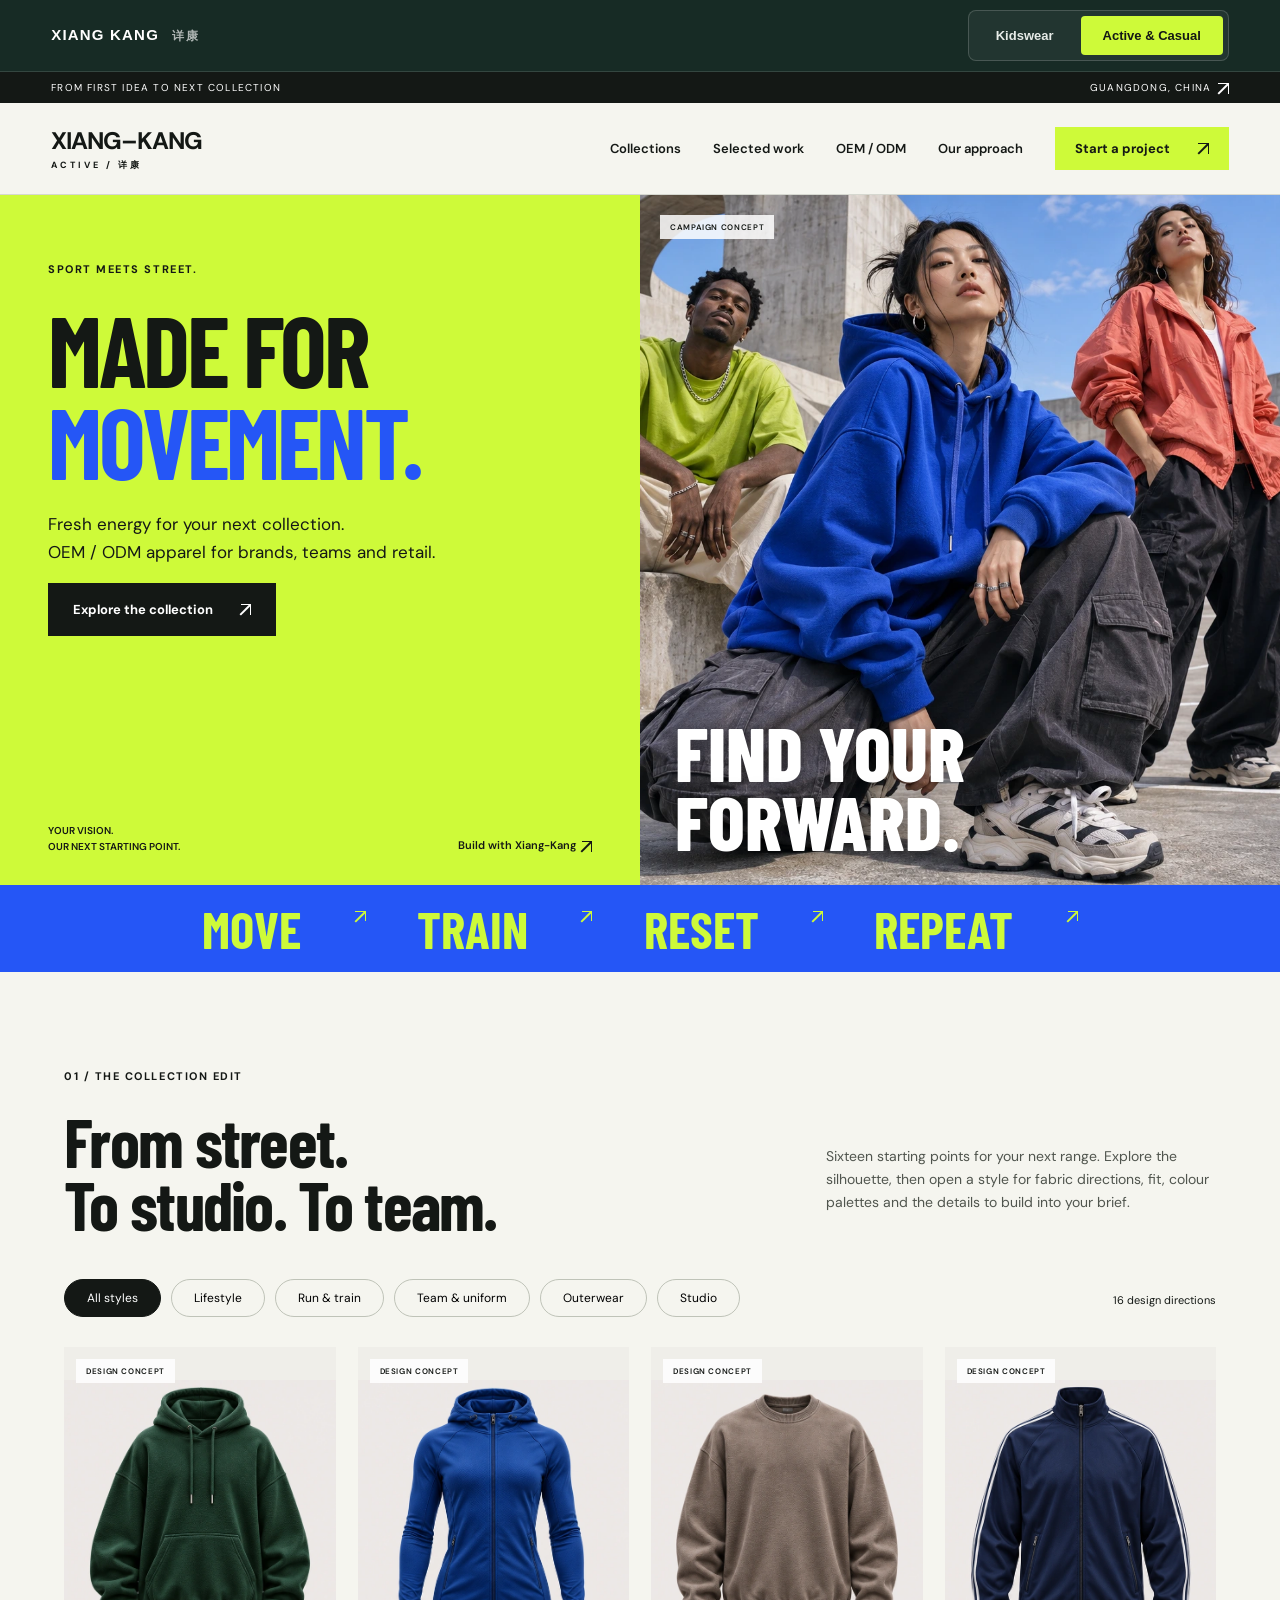
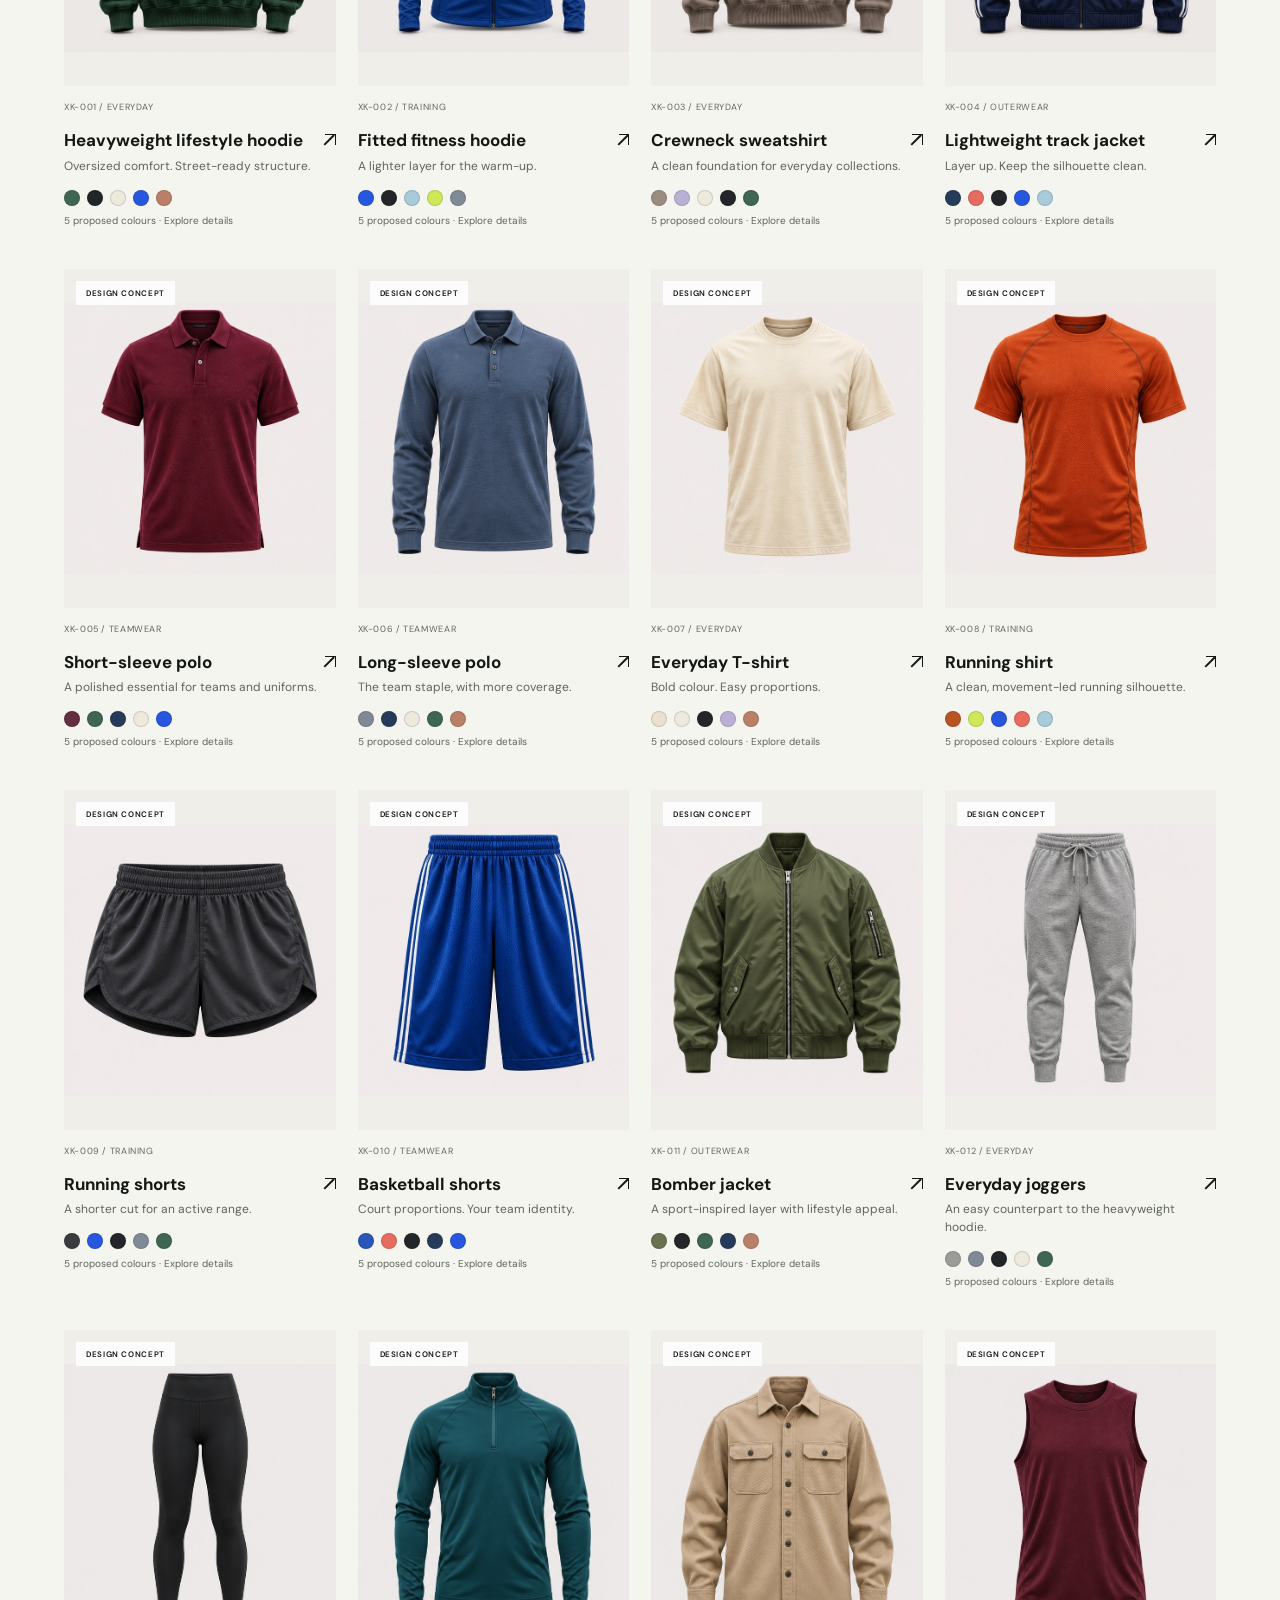
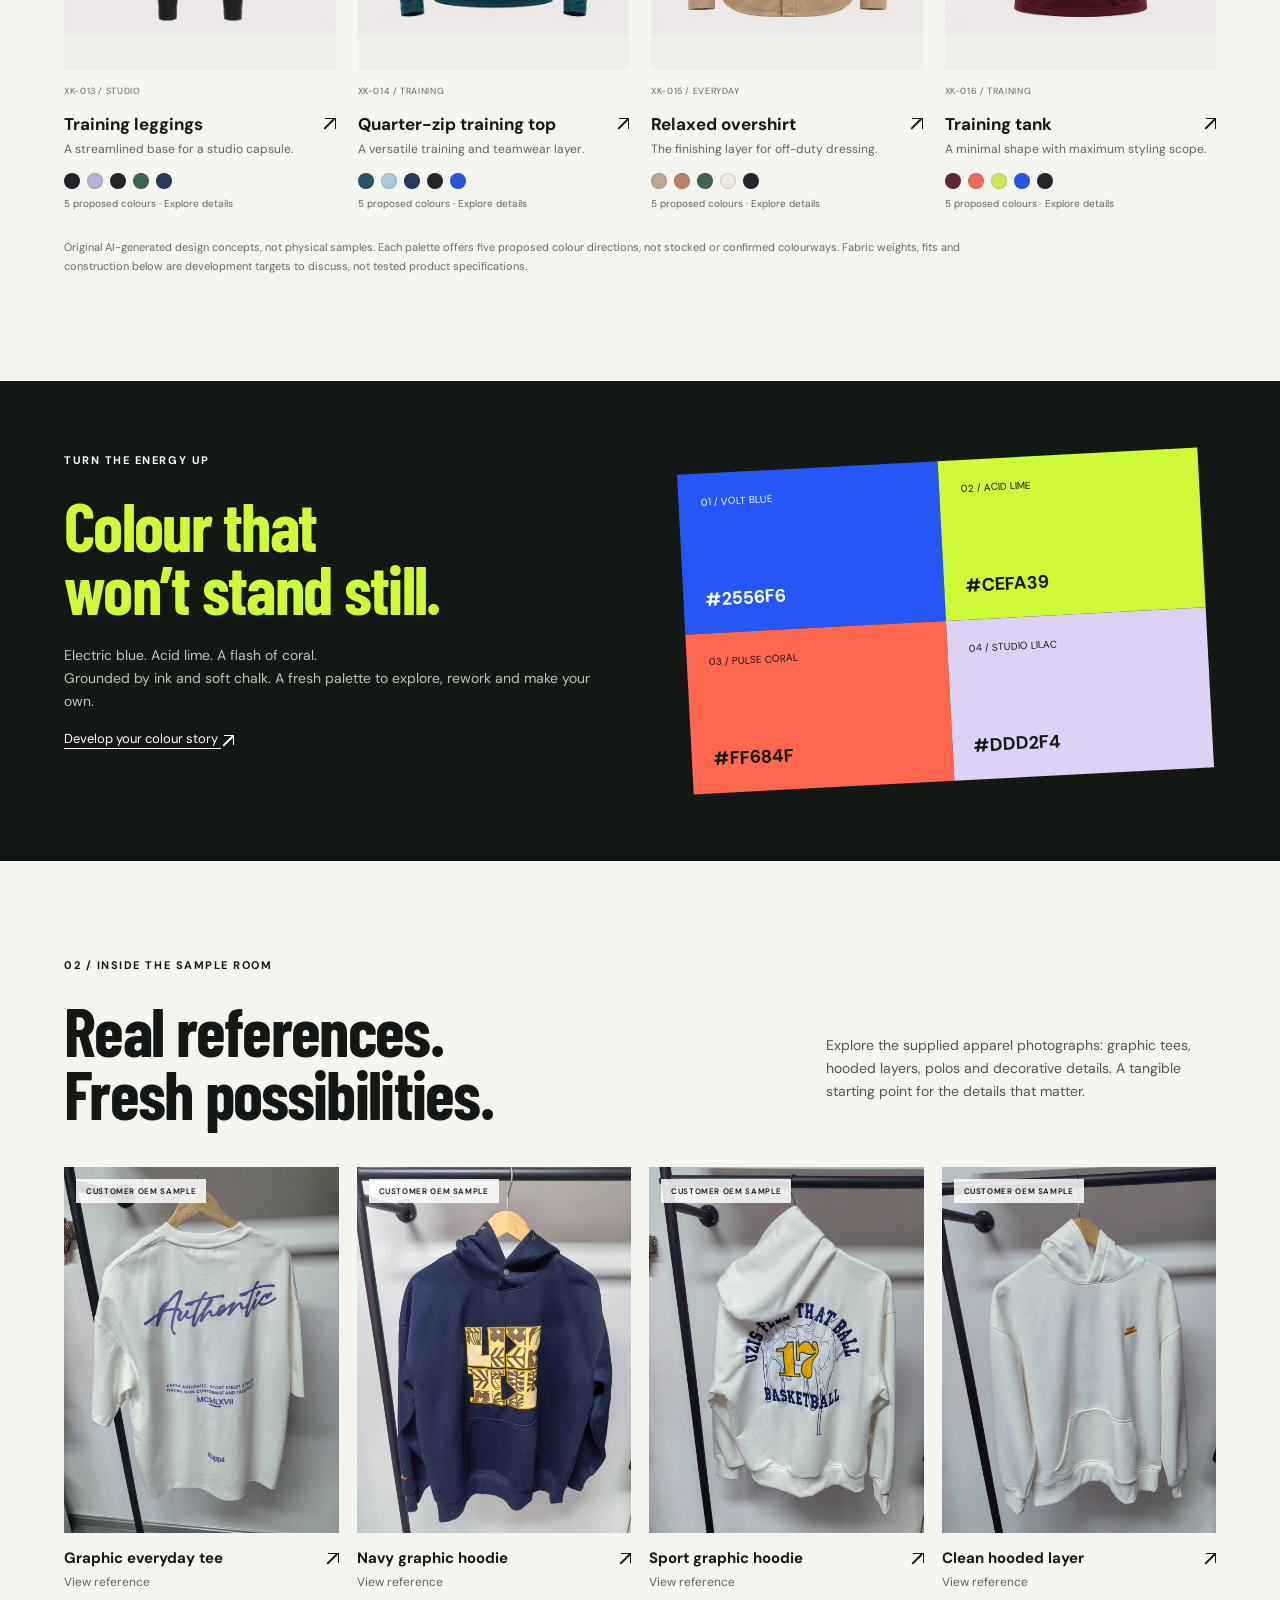
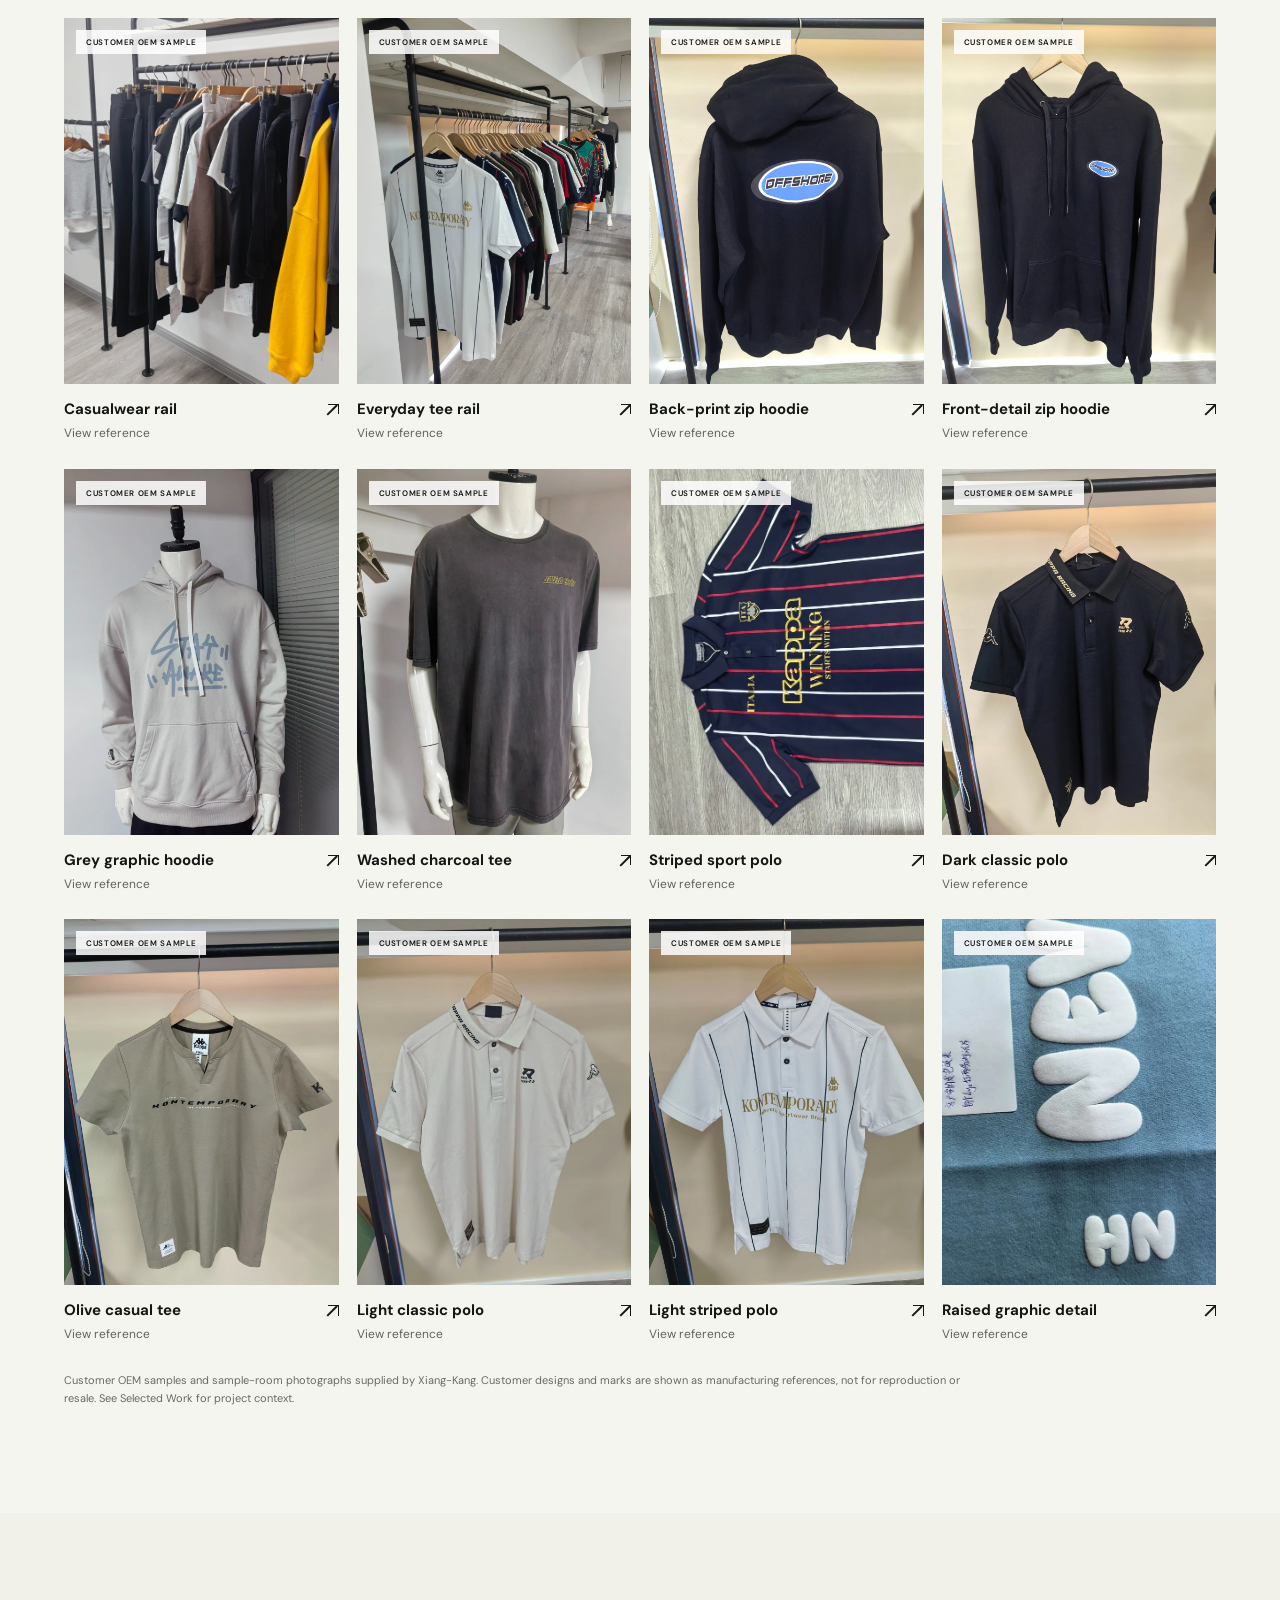
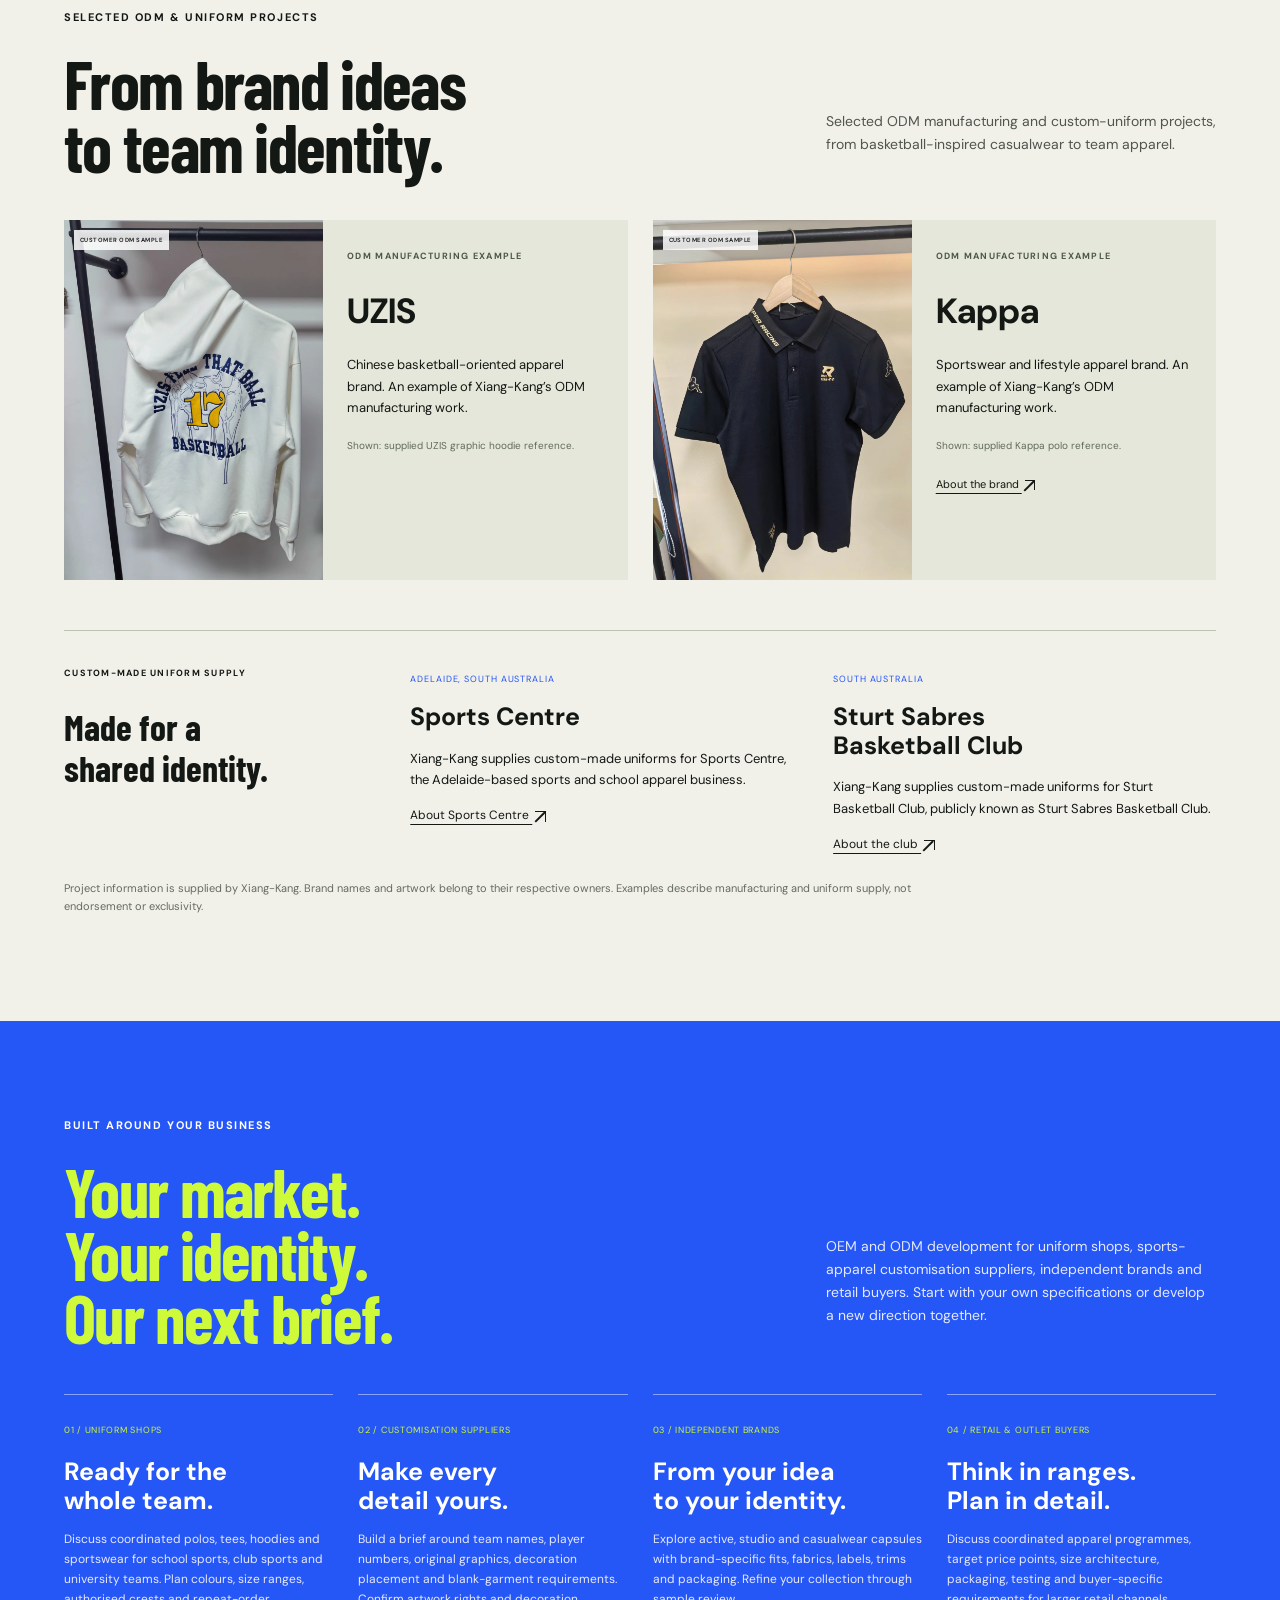
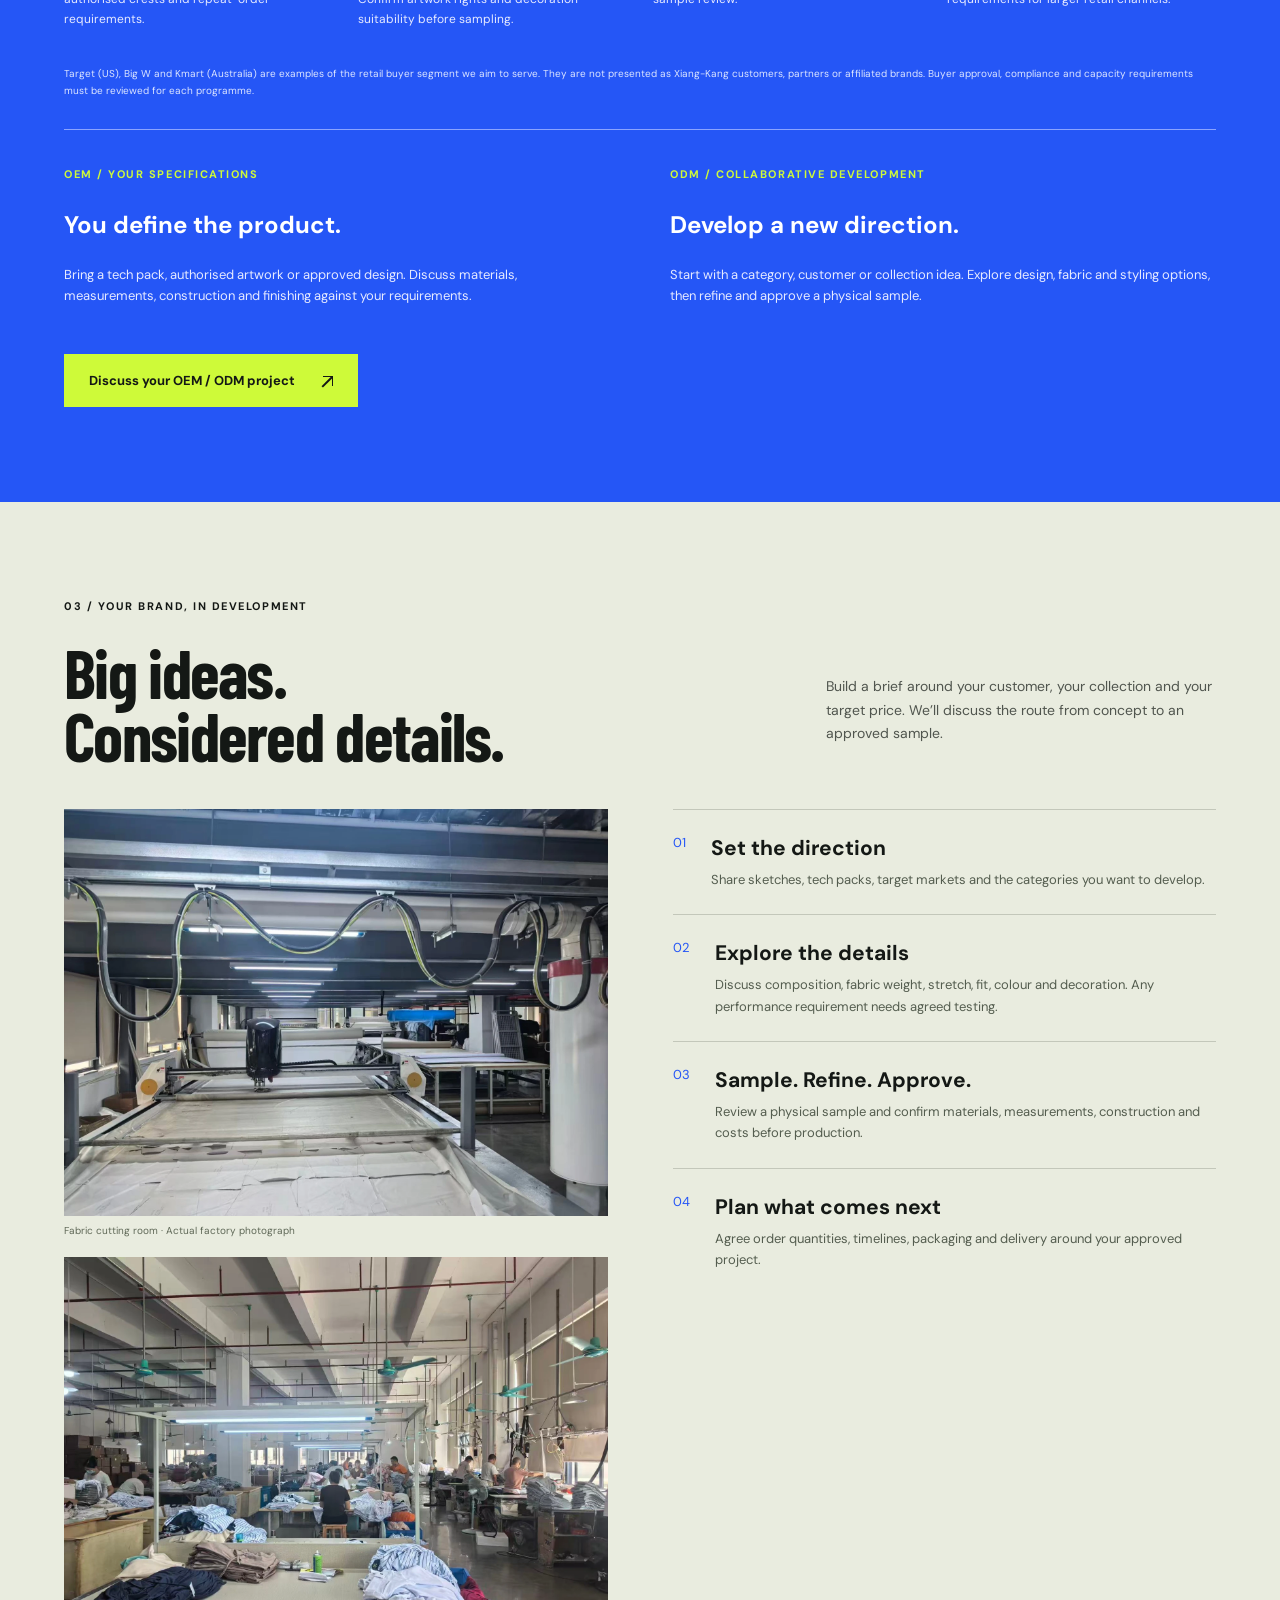
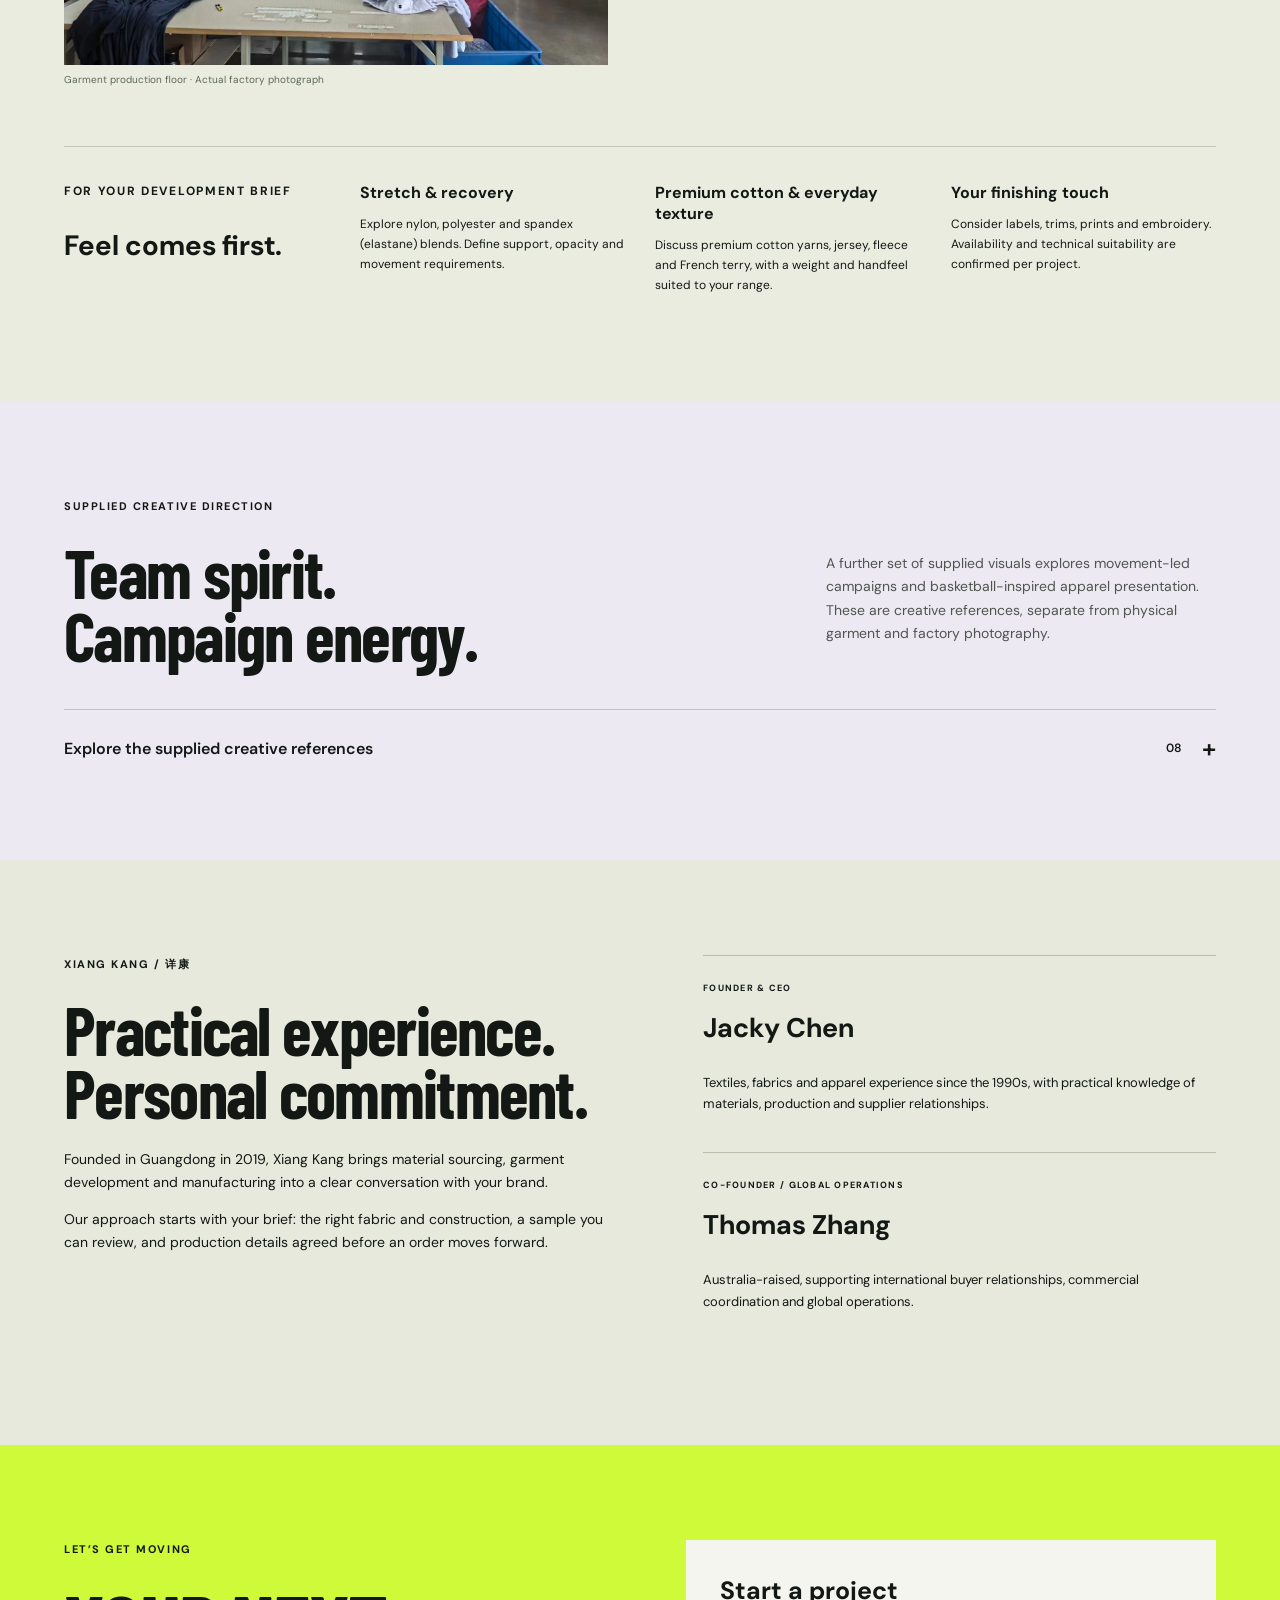
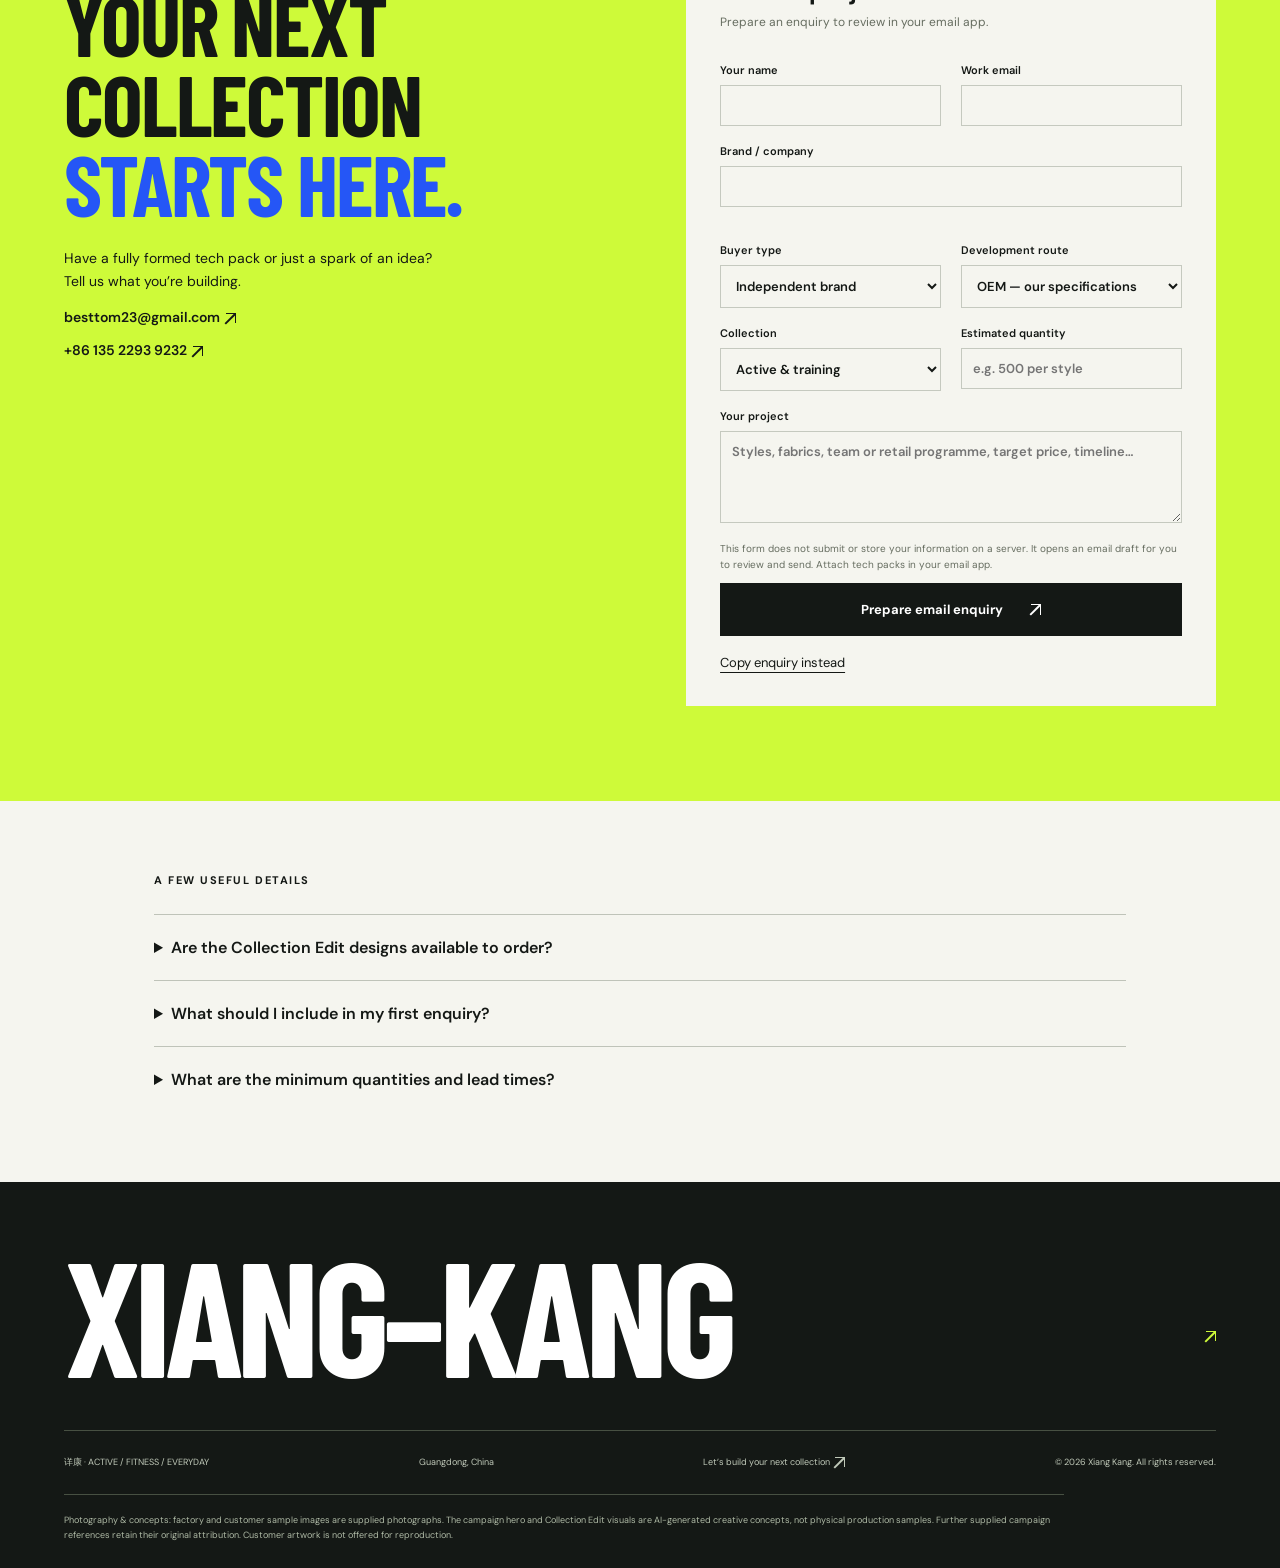
==== active/index.html @ 946e9561 "Build integrated apparel review website with distinct kids and active ranges" ====
<!doctype html><html lang="en"><head><meta charset="utf-8"><meta name="viewport" content="width=device-width,initial-scale=1"><title>Xiang Kang Active | OEM & ODM Activewear, Teamwear & Casualwear</title><meta name="description" content="Xiang Kang OEM and ODM activewear, teamwear and casualwear development in Guangdong. Custom uniforms, customer samples and apparel sourcing for brands and buyers in Australia, New Zealand and beyond."><meta name="robots" content="index,follow"><meta name="theme-color" content="#cefa39"><link rel="stylesheet" href="assets/style.css"><script src="assets/catalog.js" defer></script><script src="assets/site.js" defer></script><link rel="stylesheet" href="../shared.css"></head><body class="xk-range"><div class="xk-switch" aria-label="Choose your business range"><a class="xk-home" href="../" aria-label="Xiang Kang apparel home">XIANG KANG <span lang="zh">详康</span></a><div class="xk-choices"><a class="xk-choice xk-kids" href="../kids/" >Kidswear</a><a class="xk-choice xk-active" href="../active/" aria-current="true">Active & Casual</a></div></div><a class="skip" href="#main">Skip to content</a><div class="topline">FROM FIRST IDEA TO NEXT COLLECTION <span>GUANGDONG, CHINA <span class="arrow" aria-hidden="true">↗</span></span></div><header><a href="#" class="logo">XIANG–KANG<span>ACTIVE / 详康</span></a><nav id="nav"><a href="#collections">Collections</a><a href="#selected-work">Selected work</a><a href="#buyers">OEM / ODM</a><a href="#process">Our approach</a><a href="#enquiry" class="button small">Start a project <span class="arrow" aria-hidden="true">↗</span></a></nav><button id="menu" aria-controls="nav" aria-expanded="false">Menu +</button></header><main id="main"><section class="hero"><div class="hero-copy"><p class="eyebrow">SPORT MEETS STREET.</p><h1>MADE FOR<br><em>MOVEMENT.</em></h1><p class="intro">Fresh energy for your next collection.<br>OEM / ODM apparel for brands, teams and retail.</p><a class="button dark" href="#collections">Explore the collection <span class="arrow" aria-hidden="true">↗</span></a><div class="hero-bottom"><span>YOUR VISION.<br>OUR NEXT STARTING POINT.</span><a href="#enquiry">Build with Xiang-Kang <span><span class="arrow" aria-hidden="true">↗</span></span></a></div></div><div class="hero-photo"><img src="assets/hero.webp" alt="AI-generated street-fashion campaign with adult models in oversized layers, relaxed trousers and sneakers"><span class="image-label">CAMPAIGN CONCEPT</span><div class="hero-caption">FIND YOUR<br>FORWARD.</div></div></section><div class="ticker" aria-label="Move train reset repeat"><span>MOVE</span> <span class="arrow" aria-hidden="true">↗</span> <span>TRAIN</span> <span class="arrow" aria-hidden="true">↗</span> <span>RESET</span> <span class="arrow" aria-hidden="true">↗</span> <span>REPEAT</span> <span class="arrow" aria-hidden="true">↗</span></div><section class="section catalogue-section" id="collections"><div class="section-heading"><div><p class="eyebrow">01 / THE COLLECTION EDIT</p><h2>From street.<br>To studio. To team.</h2></div><p>Sixteen starting points for your next range. Explore the silhouette, then open a style for fabric directions, fit, colour palettes and the details to build into your brief.</p></div><div class="catalogue-toolbar"><div class="filters" role="group" aria-label="Filter collection"><button class="selected" data-filter="all" aria-pressed="true">All styles</button><button data-filter="everyday" aria-pressed="false">Lifestyle</button><button data-filter="training" aria-pressed="false">Run & train</button><button data-filter="teamwear" aria-pressed="false">Team & uniform</button><button data-filter="outerwear" aria-pressed="false">Outerwear</button><button data-filter="studio" aria-pressed="false">Studio</button></div><p id="catalogue-count" aria-live="polite">16 design directions</p></div><div id="concepts" class="products catalogue-grid"></div><p class="note">Original AI-generated design concepts, not physical samples. Each palette offers five proposed colour directions, not stocked or confirmed colourways. Fabric weights, fits and construction below are development targets to discuss, not tested product specifications.</p></section><section class="color-story"><div><p class="eyebrow">TURN THE ENERGY UP</p><h2>Colour that<br>won’t stand still.</h2><p>Electric blue. Acid lime. A flash of coral.<br>Grounded by ink and soft chalk. A fresh palette to explore, rework and make your own.</p><a class="text-link" href="#enquiry">Develop your colour story <span class="arrow" aria-hidden="true">↗</span></a></div><div class="swatches"><div style="--color:#2556f6"><span>01 / VOLT BLUE</span><strong>#2556F6</strong></div><div style="--color:#cefa39"><span>02 / ACID LIME</span><strong>#CEFA39</strong></div><div style="--color:#ff684f"><span>03 / PULSE CORAL</span><strong>#FF684F</strong></div><div style="--color:#ddd2f4"><span>04 / STUDIO LILAC</span><strong>#DDD2F4</strong></div></div></section><section class="section" id="samples"><div class="section-heading"><div><p class="eyebrow">02 / INSIDE THE SAMPLE ROOM</p><h2>Real references.<br>Fresh possibilities.</h2></div><p>Explore the supplied apparel photographs: graphic tees, hooded layers, polos and decorative details. A tangible starting point for the details that matter.</p></div><div class="samples" id="sample-grid"></div><p class="note">Customer OEM samples and sample-room photographs supplied by Xiang-Kang. Customer designs and marks are shown as manufacturing references, not for reproduction or resale. See Selected Work for project context.</p></section><section class="section selected-work" id="selected-work"><div class="section-heading"><div><p class="eyebrow">SELECTED ODM & UNIFORM PROJECTS</p><h2>From brand ideas<br>to team identity.</h2></div><p>Selected ODM manufacturing and custom-uniform projects, from basketball-inspired casualwear to team apparel.</p></div><div class="work-grid"><article><div class="work-photo"><img src="assets/reference-3.webp" alt="Supplied UZIS basketball graphic hoodie reference" loading="lazy"><span class="image-label">CUSTOMER ODM SAMPLE</span></div><div class="work-copy"><p class="eyebrow">ODM MANUFACTURING EXAMPLE</p><h3>UZIS</h3><p>Chinese basketball-oriented apparel brand. An example of Xiang-Kang’s ODM manufacturing work.</p><span class="work-caption">Shown: supplied UZIS graphic hoodie reference.</span></div></article><article><div class="work-photo"><img src="assets/reference-12.webp" alt="Supplied Kappa dark polo reference with embroidered details" loading="lazy"><span class="image-label">CUSTOMER ODM SAMPLE</span></div><div class="work-copy"><p class="eyebrow">ODM MANUFACTURING EXAMPLE</p><h3>Kappa</h3><p>Sportswear and lifestyle apparel brand. An example of Xiang-Kang’s ODM manufacturing work.</p><span class="work-caption">Shown: supplied Kappa polo reference.</span><a class="text-link" href="https://www.kappa.com/pages/about" target="_blank" rel="noopener noreferrer">About the brand <span class="arrow" aria-hidden="true">↗</span></a></div></article></div><div class="uniform-work"><div><p class="eyebrow">CUSTOM-MADE UNIFORM SUPPLY</p><h3>Made for a<br>shared identity.</h3></div><article><span class="work-location">ADELAIDE, SOUTH AUSTRALIA</span><h3>Sports Centre</h3><p>Xiang-Kang supplies custom-made uniforms for Sports Centre, the Adelaide-based sports and school apparel business.</p><a class="text-link" href="https://sportscentre.com.au/about/" target="_blank" rel="noopener noreferrer">About Sports Centre <span class="arrow" aria-hidden="true">↗</span></a></article><article><span class="work-location">SOUTH AUSTRALIA</span><h3>Sturt Sabres<br>Basketball Club</h3><p>Xiang-Kang supplies custom-made uniforms for Sturt Basketball Club, publicly known as Sturt Sabres Basketball Club.</p><a class="text-link" href="https://www.sturtsabres.com.au/" target="_blank" rel="noopener noreferrer">About the club <span class="arrow" aria-hidden="true">↗</span></a></article></div><p class="note">Project information is supplied by Xiang-Kang. Brand names and artwork belong to their respective owners. Examples describe manufacturing and uniform supply, not endorsement or exclusivity.</p></section><section class="section buyer-section" id="buyers"><div class="section-heading"><div><p class="eyebrow">BUILT AROUND YOUR BUSINESS</p><h2>Your market.<br>Your identity.<br>Our next brief.</h2></div><p>OEM and ODM development for uniform shops, sports-apparel customisation suppliers, independent brands and retail buyers. Start with your own specifications or develop a new direction together.</p></div><div class="buyer-grid"><article><span>01 / UNIFORM SHOPS</span><h3>Ready for the<br>whole team.</h3><p>Discuss coordinated polos, tees, hoodies and sportswear for school sports, club sports and university teams. Plan colours, size ranges, authorised crests and repeat-order requirements.</p></article><article><span>02 / CUSTOMISATION SUPPLIERS</span><h3>Make every<br>detail yours.</h3><p>Build a brief around team names, player numbers, original graphics, decoration placement and blank-garment requirements. Confirm artwork rights and decoration suitability before sampling.</p></article><article><span>03 / INDEPENDENT BRANDS</span><h3>From your idea<br>to your identity.</h3><p>Explore active, studio and casualwear capsules with brand-specific fits, fabrics, labels, trims and packaging. Refine your collection through sample review.</p></article><article><span>04 / RETAIL & OUTLET BUYERS</span><h3>Think in ranges.<br>Plan in detail.</h3><p>Discuss coordinated apparel programmes, target price points, size architecture, packaging, testing and buyer-specific requirements for larger retail channels.</p></article></div><p class="buyer-disclaimer">Target (US), Big W and Kmart (Australia) are examples of the retail buyer segment we aim to serve. They are not presented as Xiang-Kang customers, partners or affiliated brands. Buyer approval, compliance and capacity requirements must be reviewed for each programme.</p><div class="service-pair"><article><p class="eyebrow">OEM / YOUR SPECIFICATIONS</p><h3>You define the product.</h3><p>Bring a tech pack, authorised artwork or approved design. Discuss materials, measurements, construction and finishing against your requirements.</p></article><article><p class="eyebrow">ODM / COLLABORATIVE DEVELOPMENT</p><h3>Develop a new direction.</h3><p>Start with a category, customer or collection idea. Explore design, fabric and styling options, then refine and approve a physical sample.</p></article></div><a class="button" href="#enquiry">Discuss your OEM / ODM project <span class="arrow" aria-hidden="true">↗</span></a></section><section id="process" class="process section"><div class="section-heading"><div><p class="eyebrow">03 / YOUR BRAND, IN DEVELOPMENT</p><h2>Big ideas.<br>Considered details.</h2></div><p>Build a brief around your customer, your collection and your target price. We’ll discuss the route from concept to an approved sample.</p></div><div class="process-layout"><div class="factory-pair"><figure><img src="assets/factory-real-1.webp" alt="Xiang-Kang fabric cutting room with cutting equipment and fabric tables, as photographed" loading="lazy"><figcaption>Fabric cutting room · Actual factory photograph</figcaption></figure><figure><img src="assets/factory-real-2.webp" alt="Xiang-Kang garment production floor with workers, sewing stations and apparel in progress, as photographed" loading="lazy"><figcaption>Garment production floor · Actual factory photograph</figcaption></figure></div><div class="steps"><article><span>01</span><div><h3>Set the direction</h3><p>Share sketches, tech packs, target markets and the categories you want to develop.</p></div></article><article><span>02</span><div><h3>Explore the details</h3><p>Discuss composition, fabric weight, stretch, fit, colour and decoration. Any performance requirement needs agreed testing.</p></div></article><article><span>03</span><div><h3>Sample. Refine. Approve.</h3><p>Review a physical sample and confirm materials, measurements, construction and costs before production.</p></div></article><article><span>04</span><div><h3>Plan what comes next</h3><p>Agree order quantities, timelines, packaging and delivery around your approved project.</p></div></article></div></div><div class="material-grid"><div><p class="eyebrow">FOR YOUR DEVELOPMENT BRIEF</p><h3>Feel comes first.</h3></div><article><h4>Stretch & recovery</h4><p>Explore nylon, polyester and spandex (elastane) blends. Define support, opacity and movement requirements.</p></article><article><h4>Premium cotton & everyday texture</h4><p>Discuss premium cotton yarns, jersey, fleece and French terry, with a weight and handfeel suited to your range.</p></article><article><h4>Your finishing touch</h4><p>Consider labels, trims, prints and embroidery. Availability and technical suitability are confirmed per project.</p></article></div></section><section class="section creative-section" id="creative"><div class="section-heading"><div><p class="eyebrow">SUPPLIED CREATIVE DIRECTION</p><h2>Team spirit.<br>Campaign energy.</h2></div><p>A further set of supplied visuals explores movement-led campaigns and basketball-inspired apparel presentation. These are creative references, separate from physical garment and factory photography.</p></div><details><summary>Explore the supplied creative references <span>08</span></summary><div class="creative-grid"><figure><div class="creative-image"><img src="assets/creative-reference-1.webp" alt="Sports campaign reference 1; supplied creative reference, not Xiang-Kang production evidence" loading="lazy"><span class="image-label">SUPPLIED AI CAMPAIGN REFERENCE</span></div><figcaption>Sports campaign reference 1</figcaption></figure><figure><div class="creative-image"><img src="assets/creative-reference-2.webp" alt="Sports campaign reference 2; supplied creative reference, not Xiang-Kang production evidence" loading="lazy"><span class="image-label">SUPPLIED AI CAMPAIGN REFERENCE</span></div><figcaption>Sports campaign reference 2</figcaption></figure><figure><div class="creative-image"><img src="assets/creative-reference-3.webp" alt="Sports campaign reference 3; supplied creative reference, not Xiang-Kang production evidence" loading="lazy"><span class="image-label">SUPPLIED AI CAMPAIGN REFERENCE</span></div><figcaption>Sports campaign reference 3</figcaption></figure><figure><div class="creative-image"><img src="assets/creative-reference-4.webp" alt="Sports campaign reference 4; supplied creative reference, not Xiang-Kang production evidence" loading="lazy"><span class="image-label">SUPPLIED AI CAMPAIGN REFERENCE</span></div><figcaption>Sports campaign reference 4</figcaption></figure><figure><div class="creative-image"><img src="assets/creative-reference-5.webp" alt="Sports campaign reference 5; supplied creative reference, not Xiang-Kang production evidence" loading="lazy"><span class="image-label">SUPPLIED AI CAMPAIGN REFERENCE</span></div><figcaption>Sports campaign reference 5</figcaption></figure><figure><div class="creative-image"><img src="assets/creative-reference-6.webp" alt="Sports campaign reference 6; supplied creative reference, not Xiang-Kang production evidence" loading="lazy"><span class="image-label">SUPPLIED AI CAMPAIGN REFERENCE</span></div><figcaption>Sports campaign reference 6</figcaption></figure><figure><div class="creative-image"><img src="assets/creative-reference-7.webp" alt="Basketball tee mockup / front; supplied creative reference, not Xiang-Kang production evidence" loading="lazy"><span class="image-label">SUPPLIED DESIGN MOCKUP</span></div><figcaption>Basketball tee mockup / front</figcaption></figure><figure><div class="creative-image"><img src="assets/creative-reference-8.webp" alt="Basketball tee mockup / back; supplied creative reference, not Xiang-Kang production evidence" loading="lazy"><span class="image-label">SUPPLIED DESIGN MOCKUP</span></div><figcaption>Basketball tee mockup / back</figcaption></figure></div><p class="note">The six campaign references are visibly marked AI / Midjourney in the supplied artwork. The two tee images are supplied design mockups. Visible marks and artwork remain with their respective owners; no partnership, customer relationship, production claim or permission to reproduce them is implied. These images do not verify fabric composition or performance.</p></details></section><section class="section about-company" id="about"><div><p class="eyebrow">XIANG KANG / 详康</p><h2>Practical experience.<br>Personal commitment.</h2><p>Founded in Guangdong in 2019, Xiang Kang brings material sourcing, garment development and manufacturing into a clear conversation with your brand.</p><p>Our approach starts with your brief: the right fabric and construction, a sample you can review, and production details agreed before an order moves forward.</p></div><div class="founders"><article><p class="eyebrow">FOUNDER & CEO</p><h3>Jacky Chen</h3><p>Textiles, fabrics and apparel experience since the 1990s, with practical knowledge of materials, production and supplier relationships.</p></article><article><p class="eyebrow">CO-FOUNDER / GLOBAL OPERATIONS</p><h3>Thomas Zhang</h3><p>Australia-raised, supporting international buyer relationships, commercial coordination and global operations.</p></article></div></section><section class="section enquiry" id="enquiry"><div><p class="eyebrow">LET’S GET MOVING</p><h2>YOUR NEXT<br>COLLECTION<br><em>STARTS HERE.</em></h2><p>Have a fully formed tech pack or just a spark of an idea? Tell us what you’re building.</p><a href="mailto:besttom23@gmail.com">besttom23@gmail.com <span class="arrow" aria-hidden="true">↗</span></a><a href="tel:+8613522939232">+86 135 2293 9232 <span class="arrow" aria-hidden="true">↗</span></a></div><form id="brief"><h3>Start a project</h3><p>Prepare an enquiry to review in your email app.</p><div class="fields"><label>Your name<input required name="name" autocomplete="name" maxlength="120"></label><label>Work email<input required name="email" type="email" autocomplete="email" maxlength="200"></label></div><label>Brand / company<input required name="company" autocomplete="organization" maxlength="200"></label><div class="fields"><label>Buyer type<select name="buyer"><option>Independent brand</option><option>Uniform shop</option><option>Sports customisation supplier</option><option>School / club / university team</option><option>Retail / outlet buyer</option><option>Other</option></select></label><label>Development route<select name="route"><option>OEM — our specifications</option><option>ODM — develop a direction</option><option>Help me decide</option></select></label></div><div class="fields"><label>Collection<select name="category"><option>Active & training</option><option>Studio & fitness</option><option>Casual & everyday</option><option>School / club / university sportswear</option><option>Polos & uniforms</option><option>Multiple categories</option></select></label><label>Estimated quantity<input name="quantity" placeholder="e.g. 500 per style" maxlength="100"></label></div><label>Your project<textarea required name="details" rows="4" placeholder="Styles, fabrics, team or retail programme, target price, timeline…" maxlength="3000"></textarea></label><p class="privacy">This form does not submit or store your information on a server. It opens an email draft for you to review and send. Attach tech packs in your email app.</p><button class="button dark" type="submit">Prepare email enquiry <span class="arrow" aria-hidden="true">↗</span></button><p id="form-status" role="status"></p><button type="button" id="copy" class="text-link">Copy enquiry instead</button></form></section><section class="faq section"><p class="eyebrow">A FEW USEFUL DETAILS</p><details><summary>Are the Collection Edit designs available to order?</summary><p>They are original AI-generated concepts for discussion. A physical sample, specification, pricing and feasibility review are required before any order.</p></details><details><summary>What should I include in my first enquiry?</summary><p>Your product categories, references or tech pack, preferred materials, quantity, target price and desired timeline. It is fine to start with an early idea.</p></details><details><summary>What are the minimum quantities and lead times?</summary><p>Quantities and timelines depend on the style, materials, customisation and order plan. Ask for a project-specific quote and schedule.</p></details></section></main><footer><div class="footer-logo">XIANG–KANG <span><span class="arrow" aria-hidden="true">↗</span></span></div><div class="footer-bottom"><span>详康 · ACTIVE / FITNESS / EVERYDAY</span><span>Guangdong, China</span><a href="#enquiry">Let’s build your next collection <span class="arrow" aria-hidden="true">↗</span></a><span>© 2026 Xiang Kang. All rights reserved.</span></div><div class="media-note">Photography & concepts: factory and customer sample images are supplied photographs. The campaign hero and Collection Edit visuals are AI-generated creative concepts, not physical production samples. Further supplied campaign references retain their original attribution. Customer artwork is not offered for reproduction.</div></footer><dialog id="detail" aria-labelledby="detail-title"><button class="close" aria-label="Close detail">×</button><div class="dialog-layout"><img id="detail-image" src="assets/concept-1.webp" alt=""><div><p id="detail-kind" class="eyebrow"></p><h2 id="detail-title"></h2><p id="detail-text"></p><div id="catalogue-details"></div><p id="detail-note" class="note"></p><button class="button dark" id="discuss">Discuss this direction <span class="arrow" aria-hidden="true">↗</span></button></div></div></dialog></body></html>
---- active/assets/style.css ----
@import url('https://fonts.googleapis.com/css2?family=Barlow+Condensed:wght@600;700;800&family=DM+Sans:wght@400;500;600;700&display=swap');
:root{--ink:#141815;--lime:#cefa39;--blue:#2556f6;--paper:#f5f5ef}*{box-sizing:border-box}html{scroll-behavior:smooth;scroll-padding-top:100px}body{margin:0;background:var(--paper);color:var(--ink);font-family:'DM Sans',Arial,sans-serif}button,input,textarea,select{font:inherit}a{color:inherit;text-decoration:none}button,a{-webkit-tap-highlight-color:transparent}button{cursor:pointer}button:focus-visible,a:focus-visible,input:focus-visible,textarea:focus-visible,select:focus-visible,summary:focus-visible{outline:3px solid var(--blue);outline-offset:5px}img{max-width:100%;display:block}h1,h2,h3,p{margin-top:0}h1,h2{font-family:'Barlow Condensed','Arial Narrow',Impact,sans-serif;line-height:.93;letter-spacing:-.025em}h2{font-size:clamp(46px,5.3vw,82px);font-weight:700;margin-bottom:24px}p{line-height:1.65}em{font-style:normal}section{scroll-margin-top:90px}.topline{padding:9px 4%;background:var(--ink);color:#fff;font-size:10px;letter-spacing:.12em;display:flex;justify-content:space-between}header{background:var(--paper);padding:22px 4%;display:flex;justify-content:space-between;align-items:center;position:sticky;top:0;z-index:20;border-bottom:1px solid #d6d8d0}.logo{font-size:24px;font-weight:700;letter-spacing:-1px}.logo span{font-size:9px;display:block;letter-spacing:3px;margin-top:3px}nav{display:flex;gap:32px;align-items:center;font-size:13px;font-weight:600}.button{border:0;background:var(--lime);padding:18px 25px;display:inline-flex;align-items:center;justify-content:center;gap:25px;font-size:13px;font-weight:700}.button:hover{background:var(--blue);color:#fff}.button.dark{background:var(--ink);color:#fff}.button.dark:hover{background:var(--blue)}.button.small{padding:13px 20px}#menu{display:none}.eyebrow{font-size:11px;font-weight:700;letter-spacing:.14em;margin-bottom:25px}.hero{display:grid;grid-template-columns:1fr 1fr;min-height:690px}.hero-copy{padding:65px 7.5% 30px;background:var(--lime);display:flex;align-items:flex-start;flex-direction:column}.hero h1{font-size:clamp(64px,7.7vw,116px);margin:0 0 25px;letter-spacing:-.035em}.hero h1 em{color:var(--blue)}.intro{font-size:17px;line-height:1.6}.hero-bottom{display:flex;justify-content:space-between;width:100%;margin-top:auto;padding-top:50px;font-size:10px;font-weight:600;line-height:1.6}.hero-bottom a{align-self:end;font-size:11px}.hero-photo{position:relative;overflow:hidden;background:#bcc6e3}.hero-photo img{width:100%;height:100%;position:absolute;object-fit:cover;object-position:60% center}.image-label{position:absolute;top:20px;left:20px;padding:7px 10px;background:#ffffffd9;font-size:8px;font-weight:600;letter-spacing:.08em;z-index:1}.hero-caption{position:absolute;bottom:30px;left:35px;color:#fff;font:800 clamp(50px,6vw,90px)/.9 'Barlow Condensed',Impact,sans-serif;text-shadow:0 2px 20px #0008}.ticker{background:var(--blue);color:var(--lime);display:flex;gap:4vw;justify-content:center;padding:18px 20px;font:700 clamp(25px,4vw,55px)/1 'Barlow Condensed',Impact,sans-serif;overflow:hidden;white-space:nowrap}.section{padding:95px 5%}.section-heading{display:flex;justify-content:space-between;align-items:end;gap:50px;margin-bottom:42px}.section-heading>p{max-width:390px;font-size:14px;margin-bottom:22px;color:#50554e}.section-heading h2{margin-bottom:0}.filters{display:flex;gap:10px;margin-bottom:30px;flex-wrap:wrap}.filters button{border:1px solid #bfc3b8;border-radius:30px;padding:10px 22px;background:transparent;font-size:12px}.filters button.selected{background:var(--ink);color:#fff;border-color:var(--ink)}.filters span{opacity:.6;margin-left:6px}.products{display:grid;grid-template-columns:repeat(3,1fr);gap:35px 22px}.product{border:0;background:none;text-align:left;padding:0;width:100%;color:inherit}.product-media{aspect-ratio:4/5;position:relative;overflow:hidden;background:#e7e8e2}.product-media img{width:100%;height:100%;object-fit:cover;transition:transform .4s}.product:hover img{transform:scale(1.035)}.product-media .image-label{font-size:8px;top:12px;left:12px}.product h3{font-size:18px;margin:15px 0 5px;display:flex;justify-content:space-between}.product p{font-size:12px;color:#5e655b;margin-bottom:0}.note{font-size:11px;color:#656c60;max-width:900px;margin-top:26px}.color-story{display:grid;grid-template-columns:1fr 1fr;background:var(--ink);color:#fff;padding:70px 5%;gap:70px}.color-story h2{color:var(--lime)}.color-story p:not(.eyebrow){color:#bdc4b7;font-size:14px}.text-link{border:0;background:none;color:inherit;padding:0;text-decoration:underline;text-underline-offset:5px;font-size:13px;cursor:pointer}.swatches{display:grid;grid-template-columns:1fr 1fr;transform:rotate(-3deg);margin:10px 10px}.swatches>div{background:var(--color);color:var(--ink);min-height:160px;padding:22px;display:flex;flex-direction:column;justify-content:space-between;font-size:10px}.swatches>div:first-child{color:white}.swatches strong{font-size:18px}.samples{display:grid;grid-template-columns:repeat(4,1fr);gap:25px 18px}.samples .product-media{aspect-ratio:3/4}.samples .product h3{font-size:15px}.samples .product-media img{object-fit:cover}.process{background:#e9ecdf}.process-layout{display:grid;grid-template-columns:1fr 1fr;gap:65px;align-items:center}.process-layout>img{width:100%;height:520px;object-fit:cover}.steps article{display:flex;gap:25px;padding:24px 0;border-top:1px solid #c3c7ba}.steps article>span{color:var(--blue);font-size:13px}.steps h3{font-size:21px;margin-bottom:7px}.steps p{font-size:13px;margin:0;color:#545d4f}.material-grid{display:grid;grid-template-columns:repeat(4,1fr);gap:30px;border-top:1px solid #c3c7ba;margin-top:60px;padding-top:35px}.material-grid p{font-size:12px}.material-grid h3{font-size:28px}.material-grid h4{margin:0 0 12px}.enquiry{background:var(--lime);display:grid;grid-template-columns:1fr 1fr;gap:8%}.enquiry h2{font-size:clamp(55px,6.7vw,100px)}.enquiry h2 em{color:var(--blue)}.enquiry>div>p:not(.eyebrow){max-width:370px;font-size:14px}.enquiry>div>a{display:block;font-weight:600;font-size:14px;margin:15px 0}form{padding:34px;background:var(--paper)}form h3{font-size:25px;margin-bottom:6px}form>p{font-size:12px;color:#666d60}label{font-size:11px;font-weight:600;display:block;margin:18px 0}input,textarea,select{width:100%;display:block;border:1px solid #c5c9bf;background:transparent;padding:11px;margin-top:8px;border-radius:0;color:var(--ink);font-size:13px}.fields{display:grid;grid-template-columns:1fr 1fr;gap:20px}.fields label{margin-bottom:0}.privacy{font-size:10px!important;line-height:1.6}form .button{width:100%}#form-status{font-size:12px;color:var(--blue);margin-top:15px}.faq{max-width:1100px;margin:auto;padding-top:70px;padding-bottom:70px}details{border-top:1px solid #bfc3b9;padding:22px 0}summary{cursor:pointer;font-size:16px;font-weight:600}details p{font-size:13px;max-width:700px;margin:20px 0 0}footer{background:var(--ink);color:#fff;padding:50px 5% 25px}.footer-logo{font-family:'Barlow Condensed',Impact,sans-serif;font-size:clamp(55px,12.7vw,200px);font-weight:700;line-height:1;letter-spacing:-.04em;display:flex;justify-content:space-between}.footer-logo span{color:var(--lime)}.footer-bottom{border-top:1px solid #475042;margin-top:35px;padding-top:25px;display:flex;justify-content:space-between;gap:20px;font-size:9px;color:#c0c9b9}dialog{border:0;width:min(900px,92vw);padding:35px;background:var(--paper);max-height:90vh}dialog::backdrop{background:#10170cbb}.dialog-layout{display:grid;grid-template-columns:1fr 1fr;gap:30px;align-items:center}.dialog-layout img{width:100%;max-height:65vh;object-fit:contain}.dialog-layout h2{font-size:48px}.dialog-layout p{font-size:13px}.close{position:absolute;right:10px;top:8px;border:0;background:var(--lime);width:32px;height:32px;font-size:24px}.skip{position:fixed;top:-100px}.skip:focus{top:10px;left:10px;z-index:100;background:white;padding:15px}[hidden]{display:none!important}@media(max-width:900px){nav{gap:16px}.hero{min-height:600px}.hero-copy{padding-top:45px}.hero h1{font-size:72px}.section{padding:70px 5%}.section-heading{gap:30px}.samples{grid-template-columns:repeat(2,1fr)}.process-layout{gap:30px}.material-grid{grid-template-columns:1fr 1fr}.color-story{gap:35px}.enquiry{gap:30px}form{padding:22px}}@media(max-width:650px){.topline span{display:none}header{padding:16px 5%}.logo{font-size:20px}#menu{display:block;background:none;border:0;font-size:12px}nav{display:none;position:absolute;top:77px;left:0;right:0;padding:25px;background:var(--paper);border-bottom:1px solid #bbb;flex-direction:column;align-items:stretch}nav.open{display:flex}.hero{grid-template-columns:1fr}.hero-copy{padding:38px 6% 25px;min-height:470px}.hero h1{font-size:clamp(66px,14vw,90px)}.intro{font-size:15px}.hero-bottom{padding-top:35px}.hero-photo{height:520px}.hero-photo img{object-position:center}.hero-caption{font-size:70px}.ticker{gap:20px;padding:18px 0;font-size:30px}.section{padding:55px 5%}.section-heading{display:block;margin-bottom:30px}.section-heading>p{margin-top:23px;max-width:none}.products{grid-template-columns:repeat(2,1fr);gap:25px 12px}.product h3{font-size:15px}.product p{font-size:10px}.product-media .image-label{font-size:6px;padding:5px;left:6px;top:7px}.filters{gap:7px}.filters button{padding:9px 13px;font-size:11px}.color-story{grid-template-columns:1fr;padding:50px 6%;gap:25px}.swatches{margin:10px}.swatches>div{min-height:140px}.samples{gap:25px 12px}.process-layout{grid-template-columns:1fr;gap:30px}.process-layout>img{height:320px}.material-grid{gap:20px;margin-top:35px}.material-grid h3{font-size:23px}.enquiry{grid-template-columns:1fr}.enquiry h2{font-size:74px}.fields{grid-template-columns:1fr;gap:0}.fields label{margin-bottom:0}.footer-bottom{display:grid;grid-template-columns:1fr 1fr;line-height:1.6}.dialog-layout{grid-template-columns:1fr}.dialog-layout img{height:260px}.dialog-layout h2{font-size:40px}dialog{padding:30px 20px}.dialog-layout .eyebrow{margin-bottom:15px}}@media(prefers-reduced-motion:reduce){html{scroll-behavior:auto}*{transition:none!important}}

.arrow{font-family:Arial,sans-serif!important;font-weight:400}
.arrow{font-size:0!important;display:inline-block;width:.65rem;height:.65rem;border-top:1.5px solid currentColor;border-right:1.5px solid currentColor;position:relative;vertical-align:middle;flex-shrink:0;margin-left:3px}.arrow:after{content:'';width:.88rem;height:1.5px;background:currentColor;position:absolute;right:-2px;top:4px;transform:rotate(-45deg)}.footer-logo>.arrow{width:5vw;height:5vw;margin:1vw}.footer-logo>.arrow:after{width:7vw;top:2.4vw;right:-1vw}.hero-bottom .arrow{font-size:0}.product h3>.arrow{margin-top:5px}.ticker>.arrow{margin-top:8px}

.buyer-section{background:var(--blue);color:white}.buyer-section .section-heading>p{color:#e3e9ff}.buyer-section h2{color:var(--lime)}.buyer-grid{display:grid;grid-template-columns:repeat(4,1fr);gap:25px;margin:45px 0 25px}.buyer-grid article{border-top:1px solid #8ba4ff;padding-top:22px}.buyer-grid article>span{font-size:9px;letter-spacing:.08em;color:var(--lime)}.buyer-grid h3{font-size:25px;line-height:1.15;margin:20px 0 15px}.buyer-grid p{font-size:12px;color:#e6eaff}.buyer-disclaimer{font-size:10px;color:#dce5ff;border-bottom:1px solid #8ba4ff;padding-bottom:30px}.service-pair{display:grid;grid-template-columns:1fr 1fr;gap:60px;margin:35px 0}.service-pair h3{font-size:24px}.service-pair p:not(.eyebrow){font-size:13px;color:#e6eaff}.service-pair .eyebrow{color:var(--lime)}.creative-section{background:#ece9f2}.creative-section details{padding-bottom:0}.creative-section summary{display:flex;justify-content:space-between;align-items:center;list-style:none}.creative-section summary:after{content:'+';font-size:25px}.creative-section details[open] summary:after{content:'−'}.creative-section summary>span{margin-left:auto;margin-right:20px;font-size:12px}.creative-grid{display:grid;grid-template-columns:repeat(4,1fr);gap:25px 18px;margin-top:30px}.creative-grid figure{margin:0}.creative-image{position:relative;background:#ddd;aspect-ratio:3/4}.creative-image img{width:100%;height:100%;object-fit:contain}.creative-image .image-label{top:8px;left:8px;font-size:6px;padding:5px}.creative-grid figcaption{font-size:11px;margin-top:10px}.creative-section .note{margin-bottom:0}@media(max-width:1000px){nav{gap:15px}.buyer-grid{grid-template-columns:1fr 1fr}}@media(max-width:650px){.buyer-grid{gap:25px 20px}.buyer-grid h3{font-size:21px}.buyer-grid p{font-size:11px}.buyer-grid article>span{font-size:8px}.service-pair{grid-template-columns:1fr;gap:20px}.creative-grid{grid-template-columns:1fr 1fr;gap:22px 12px}.creative-image .image-label{font-size:5px;left:4px;top:4px}.creative-section summary{font-size:13px;gap:10px}}

.buyer-section .button{color:var(--ink)}.buyer-section .button:hover{background:var(--paper);color:var(--ink)}

.selected-work{background:#f1f0e9}.work-grid{display:grid;grid-template-columns:1fr 1fr;gap:25px}.work-grid article{display:grid;grid-template-columns:46% 54%;background:#e4e7d9}.work-photo{position:relative;min-height:360px}.work-photo img{height:100%;width:100%;object-fit:cover}.work-photo .image-label{font-size:6px;padding:6px;top:10px;left:10px}.work-copy{padding:30px 24px}.work-copy .eyebrow{font-size:9px;line-height:1.5;color:#4d5847}.work-copy h3{font-size:35px;margin-bottom:20px}.work-copy p:not(.eyebrow){font-size:13px}.work-caption{font-size:10px;color:#626b5b;display:block;margin:20px 0}.work-copy a{font-size:11px}.uniform-work{display:grid;grid-template-columns:.8fr 1fr 1fr;gap:40px;border-top:1px solid #bcc3b1;margin-top:50px;padding-top:35px}.uniform-work h3{font-size:25px;line-height:1.15;margin:16px 0}.uniform-work p:not(.eyebrow){font-size:13px}.work-location{font-size:9px;letter-spacing:.1em;color:var(--blue)}.uniform-work .eyebrow{font-size:9px}.uniform-work>div h3{font-size:36px;font-family:'Barlow Condensed',Impact,sans-serif}.uniform-work .text-link{font-size:12px}@media(max-width:1000px){.work-grid article{grid-template-columns:1fr}.work-photo{height:380px;min-height:0}.uniform-work{gap:25px}}@media(max-width:650px){.work-grid{gap:12px}.work-photo{height:235px}.work-copy{padding:20px 14px}.work-copy h3{font-size:27px}.work-copy p:not(.eyebrow){font-size:11px}.work-copy .eyebrow{font-size:7px}.work-photo .image-label{font-size:5px;left:5px;top:5px}.uniform-work{grid-template-columns:1fr;gap:25px}.uniform-work article{border-top:1px solid #bcc3b1;padding-top:20px}.uniform-work>div h3{font-size:42px}.uniform-work h3{font-size:27px}}

.factory-pair{display:grid;gap:20px}.factory-pair figure{margin:0}.factory-pair img{width:100%;height:auto;aspect-ratio:4/3;object-fit:contain;background:#d2d7c8}.factory-pair figcaption{font-size:10px;color:#5f6857;padding-top:8px}.about-company{display:grid;grid-template-columns:1.1fr 1fr;gap:75px;background:#e6e9dc}.about-company>div>p:not(.eyebrow){max-width:580px;font-size:14px}.founders article{padding:25px 0;border-top:1px solid #b8c0ac}.founders h3{font-size:27px}.founders article p:not(.eyebrow){font-size:13px}.founders .eyebrow{font-size:9px;margin-bottom:14px}.media-note{border-top:1px solid #475042;padding-top:18px;margin-top:25px;font-size:9px;line-height:1.7;color:#aeb9a5;max-width:1000px}@media(max-width:650px){.about-company{grid-template-columns:1fr;gap:25px}.factory-pair{gap:18px}.process-layout{align-items:start}}

.process-layout{align-items:start}

/* Image-led collection edit and detailed development view */
.catalogue-grid{grid-template-columns:repeat(4,minmax(0,1fr));gap:40px 22px}.catalogue-grid .product-media{aspect-ratio:4/5;background:#efeee9}.catalogue-grid .product-media img{object-fit:contain}.catalogue-grid .product h3{font-size:17px;line-height:1.3;gap:8px}.catalogue-grid .product>p{line-height:1.5}.catalogue-grid .style-code{font-size:9px;text-transform:uppercase;letter-spacing:.07em;margin-top:15px;color:#62695d}.catalogue-toolbar{display:flex;justify-content:space-between;align-items:start;gap:20px}.catalogue-toolbar>p{white-space:nowrap;font-size:11px;margin-top:12px}.palette-row{display:flex;gap:7px;margin:15px 0 7px}.palette-dot{width:16px;height:16px;border-radius:50%;background:var(--swatch);border:1px solid #0002}.catalogue-grid .palette-caption{font-size:10px}.sr-only{position:absolute;width:1px;height:1px;padding:0;margin:-1px;overflow:hidden;clip:rect(0,0,0,0);white-space:nowrap;border:0}.catalogue-detail{width:min(1180px,94vw);padding:45px}.catalogue-detail .dialog-layout{grid-template-columns:1fr 1fr;align-items:start;gap:42px}.catalogue-detail #detail-image{position:sticky;top:0;background:#efeee9;max-height:76vh;height:auto;aspect-ratio:4/5;object-fit:contain}.catalogue-detail h2{font-size:48px;margin-bottom:16px}.catalogue-detail .close{position:sticky;float:right;top:0;z-index:4;margin-right:-30px;margin-top:-30px}.detail-palette{border-top:1px solid #ccd0c5;padding-top:22px;margin-top:25px}.detail-palette h3{font-size:15px}.named-colours{display:flex;flex-wrap:wrap;gap:12px 16px}.named-colours>span{display:flex;align-items:center;gap:6px;font-size:11px}.named-colours i{display:block;width:23px;height:23px;border-radius:50%;border:1px solid #0002}.detail-palette p{font-size:10px;line-height:1.6;color:#636b5f;margin-top:16px}.specifications{margin:25px 0}.specifications>div{border-top:1px solid #ccd0c5;padding:15px 0;display:grid;grid-template-columns:35% 1fr;gap:20px;font-size:12px}.specifications dt{font-weight:600}.specifications dd{margin:0;color:#4e5848;line-height:1.6}.catalogue-detail details{padding:16px 0}.catalogue-detail summary{font-size:14px}.catalogue-detail details p{font-size:12px;line-height:1.7;margin-top:14px}.catalogue-detail #discuss{width:100%;margin-top:10px}.catalogue-detail .note{font-size:10px}@media(max-width:1000px){.catalogue-grid{grid-template-columns:repeat(3,minmax(0,1fr))}.catalogue-toolbar{display:block}.catalogue-toolbar>p{margin-top:0;margin-bottom:25px}}@media(max-width:650px){.catalogue-grid{grid-template-columns:repeat(2,minmax(0,1fr));gap:30px 12px}.catalogue-grid .product h3{font-size:14px}.catalogue-grid .product>p{font-size:10px}.catalogue-grid .style-code{font-size:8px!important}.catalogue-grid .palette-caption{font-size:9px!important}.catalogue-detail{padding:35px 20px;width:94vw}.catalogue-detail .dialog-layout{grid-template-columns:1fr;gap:25px}.catalogue-detail #detail-image{position:static;height:300px}.catalogue-detail .close{margin-right:-10px;margin-top:-25px}.catalogue-detail h2{font-size:39px}.specifications>div{gap:12px}.palette-row{gap:6px}.palette-dot{width:14px;height:14px}}
---- shared.css ----
/* Shared range navigation. Deliberately namespaced to preserve each brand. */
.xk-range{padding-top:72px}.xk-switch{position:fixed;inset:0 0 auto;z-index:30;height:72px;background:#172b25;color:#fff;display:flex;align-items:center;justify-content:space-between;padding:0 4%;gap:24px;box-sizing:border-box;font-family:Arial,sans-serif;border-bottom:1px solid #ffffff20}.xk-home{font-size:15px;font-weight:700;letter-spacing:.08em;text-decoration:none;color:inherit;white-space:nowrap}.xk-home span{font-size:12px;margin-left:8px;opacity:.65}.xk-choices{display:flex;gap:5px;background:#ffffff0d;padding:5px;border:1px solid #ffffff2b;border-radius:8px}.xk-choice{display:inline-flex;justify-content:center;align-items:center;padding:12px 22px;border-radius:4px;color:#e7ece8;font-size:13px;font-weight:700;line-height:1.2;text-decoration:none;white-space:nowrap}.xk-choice:hover{background:#ffffff20}.xk-kids[aria-current]{background:#f0e3d2;color:#314638}.xk-active[aria-current]{background:#cefa39;color:#141815}.xk-switch a:focus-visible{outline:3px solid #fff;outline-offset:3px}.xk-range>header{top:72px}.xk-range{scroll-padding-top:170px}.xk-range section{scroll-margin-top:170px}@media(max-width:650px){.xk-switch{height:104px;flex-direction:column;justify-content:center;gap:9px;padding:9px 4%}.xk-home{font-size:12px}.xk-home span{font-size:11px}.xk-choices{width:100%;max-width:410px;box-sizing:border-box}.xk-choice{flex:1;padding:10px 12px;font-size:12px}.xk-range{padding-top:104px}.xk-range>header{top:104px}.xk-range section{scroll-margin-top:190px}}
@media(prefers-reduced-motion:reduce){html{scroll-behavior:auto!important}*,*:before,*:after{transition:none!important}}
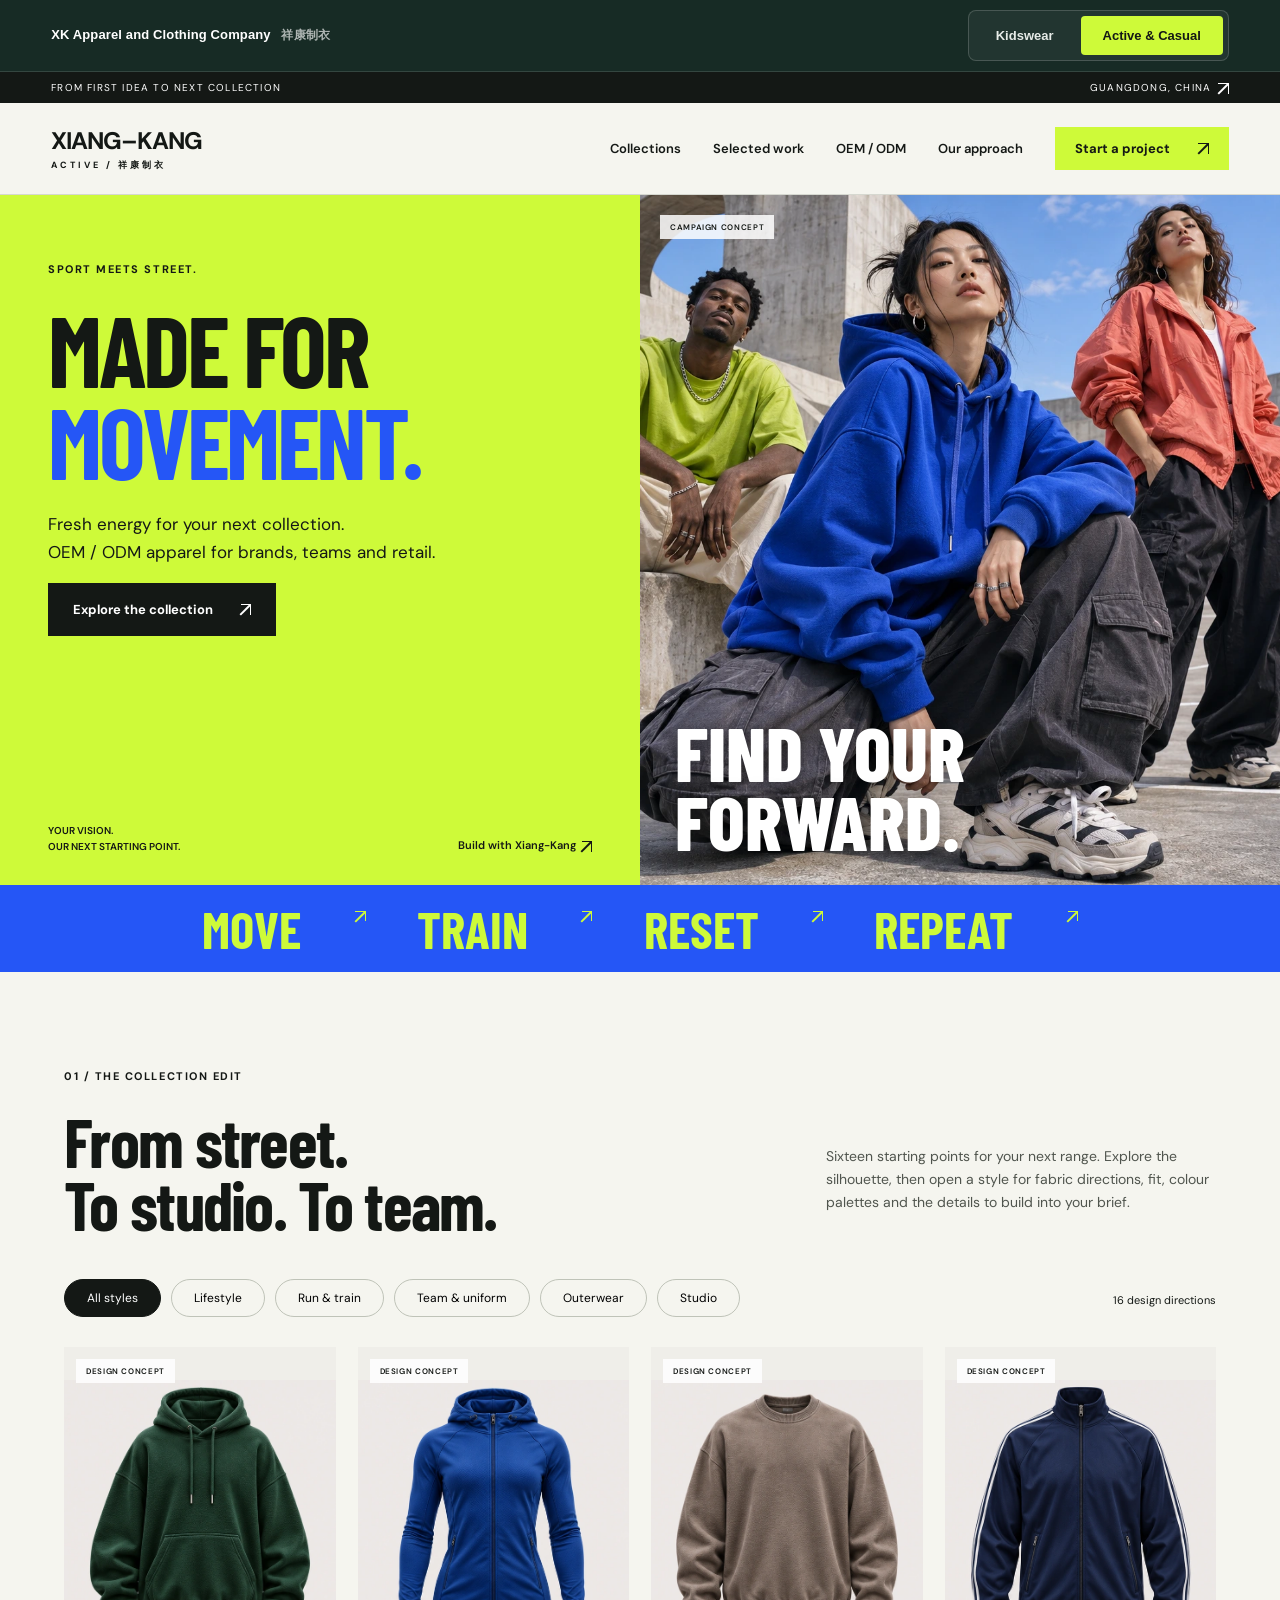
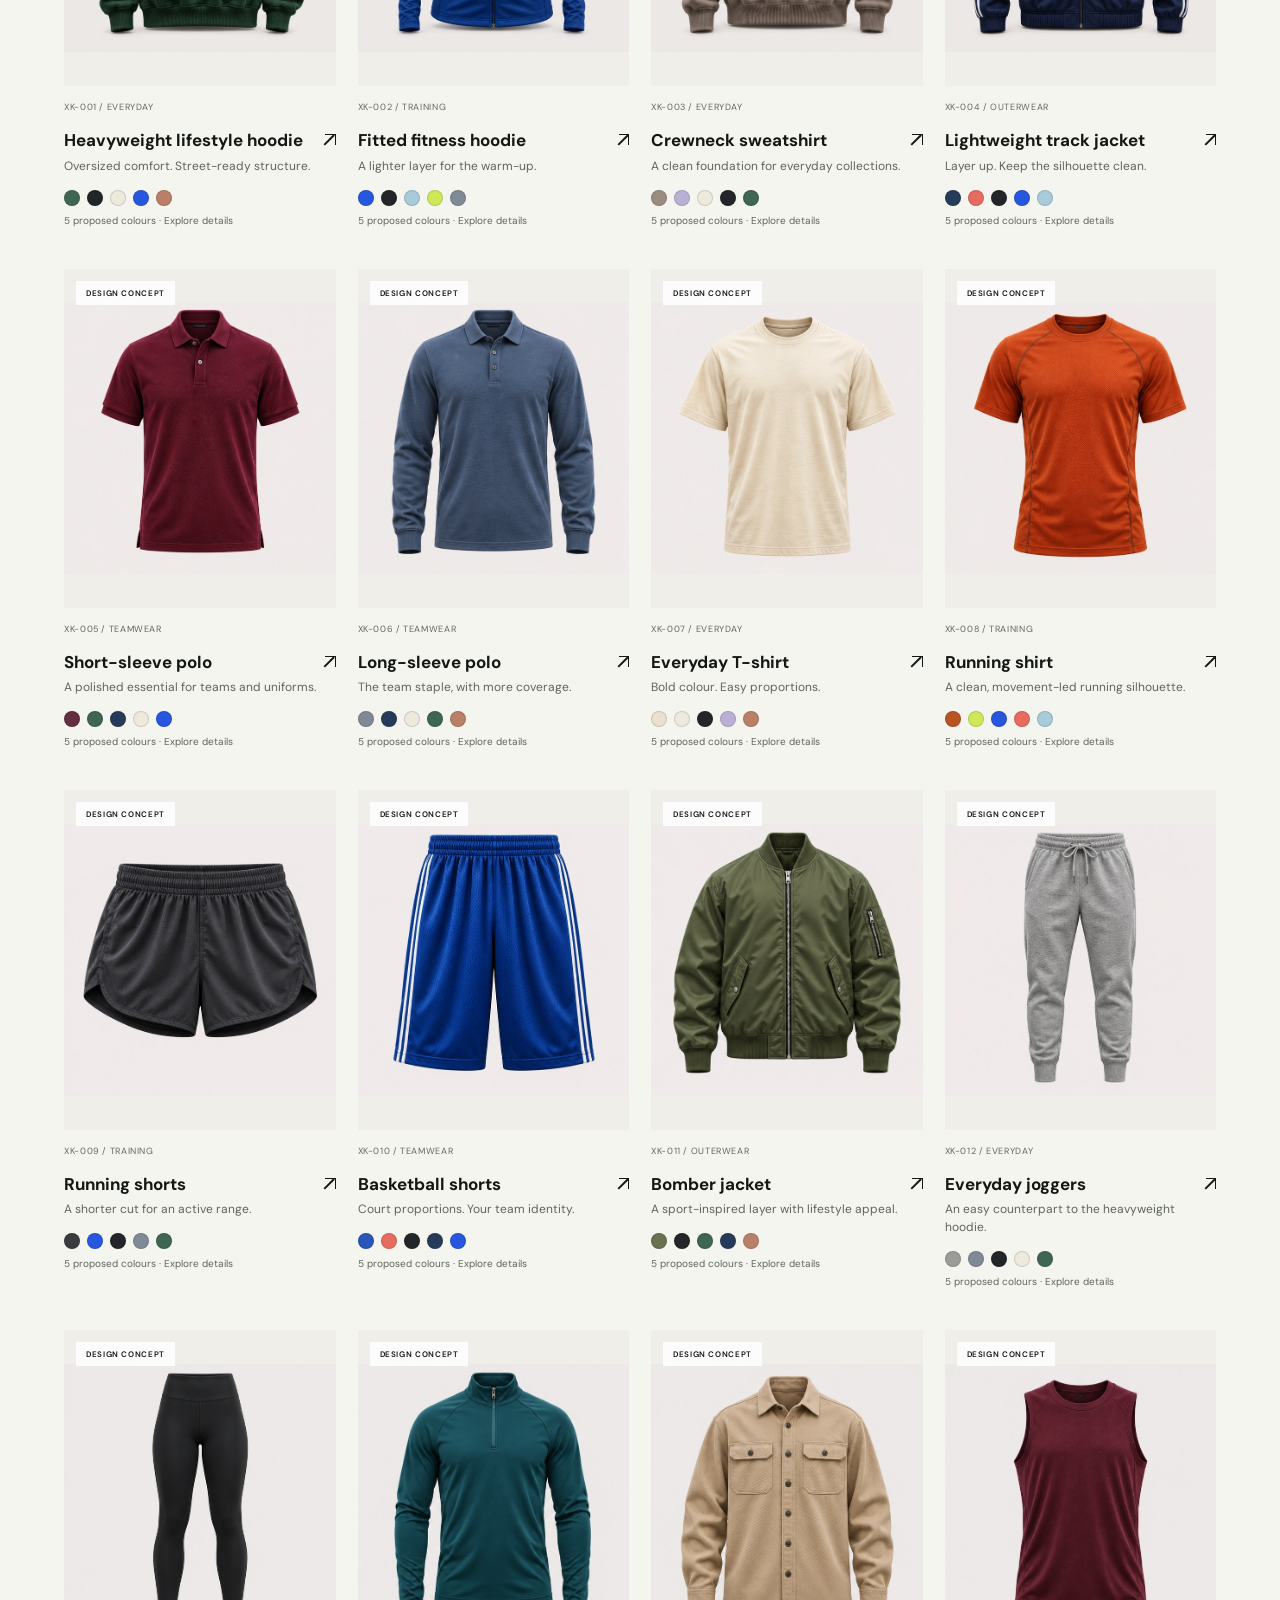
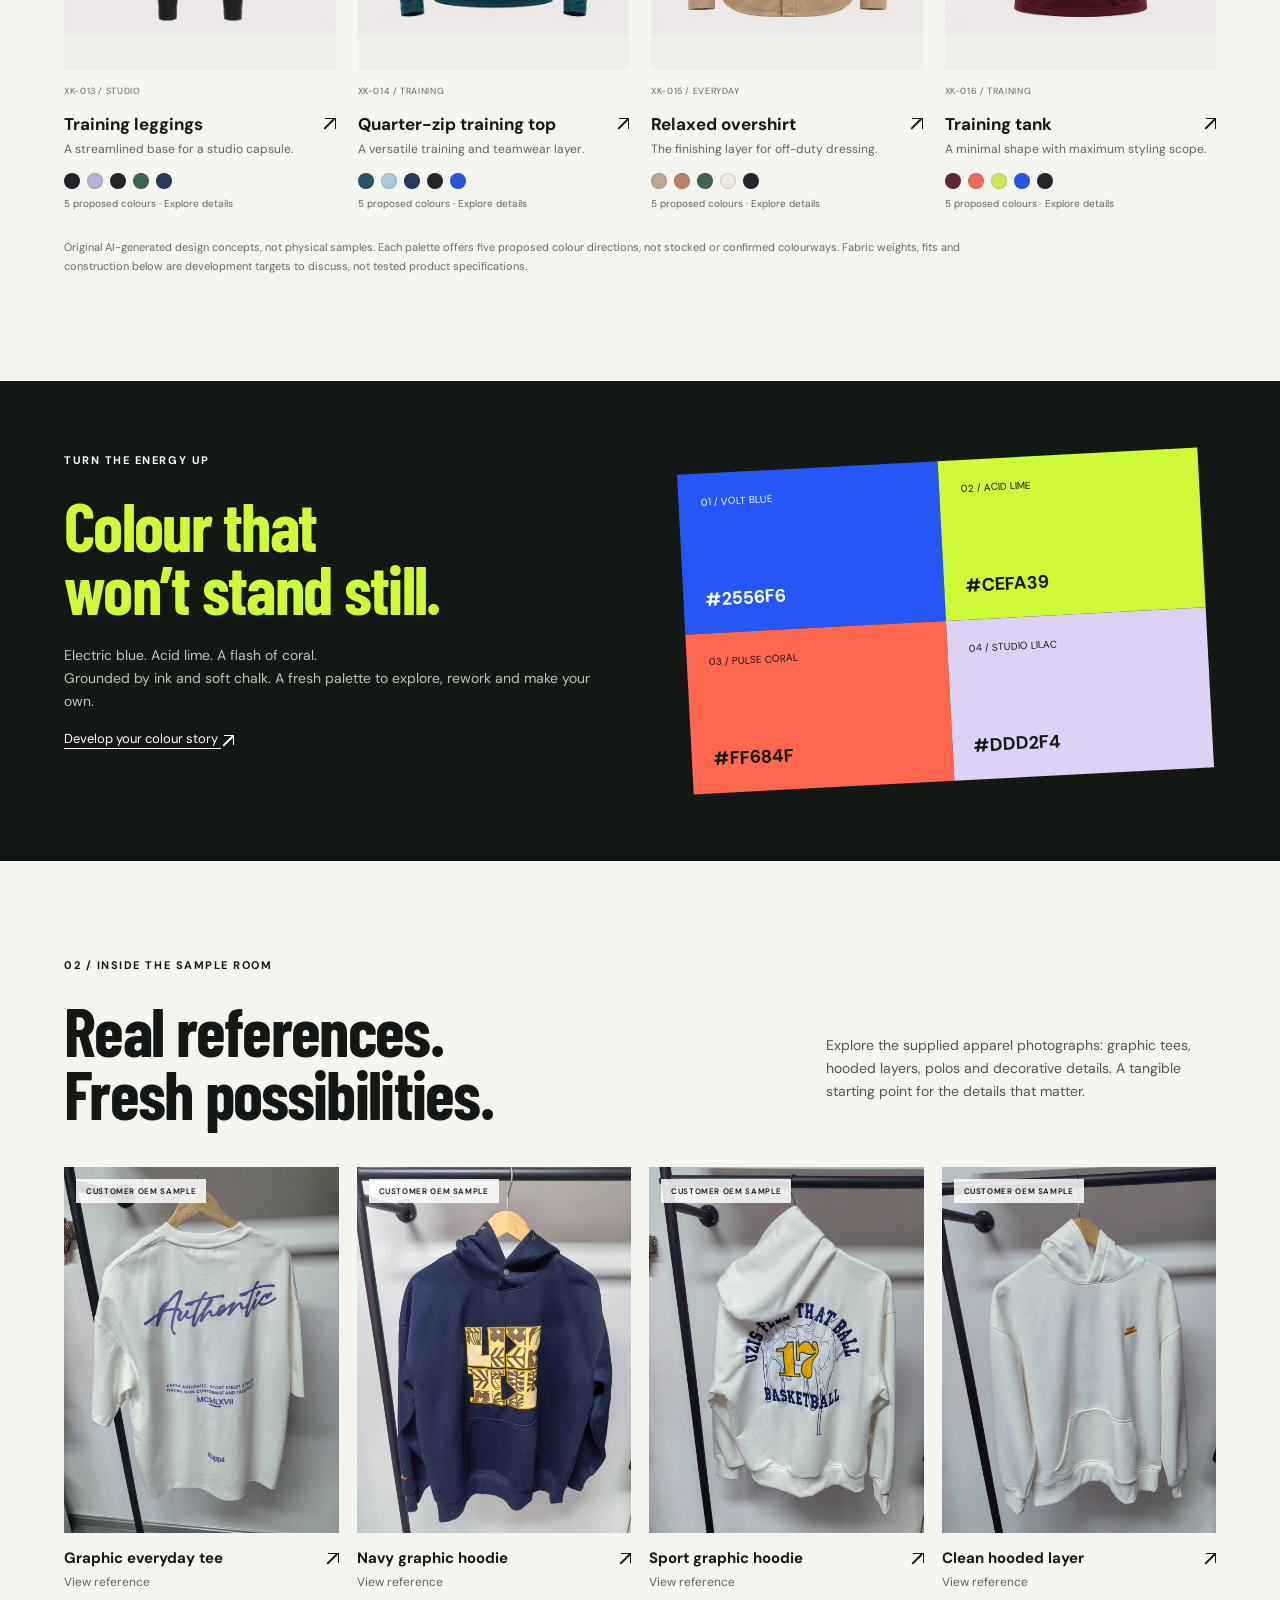
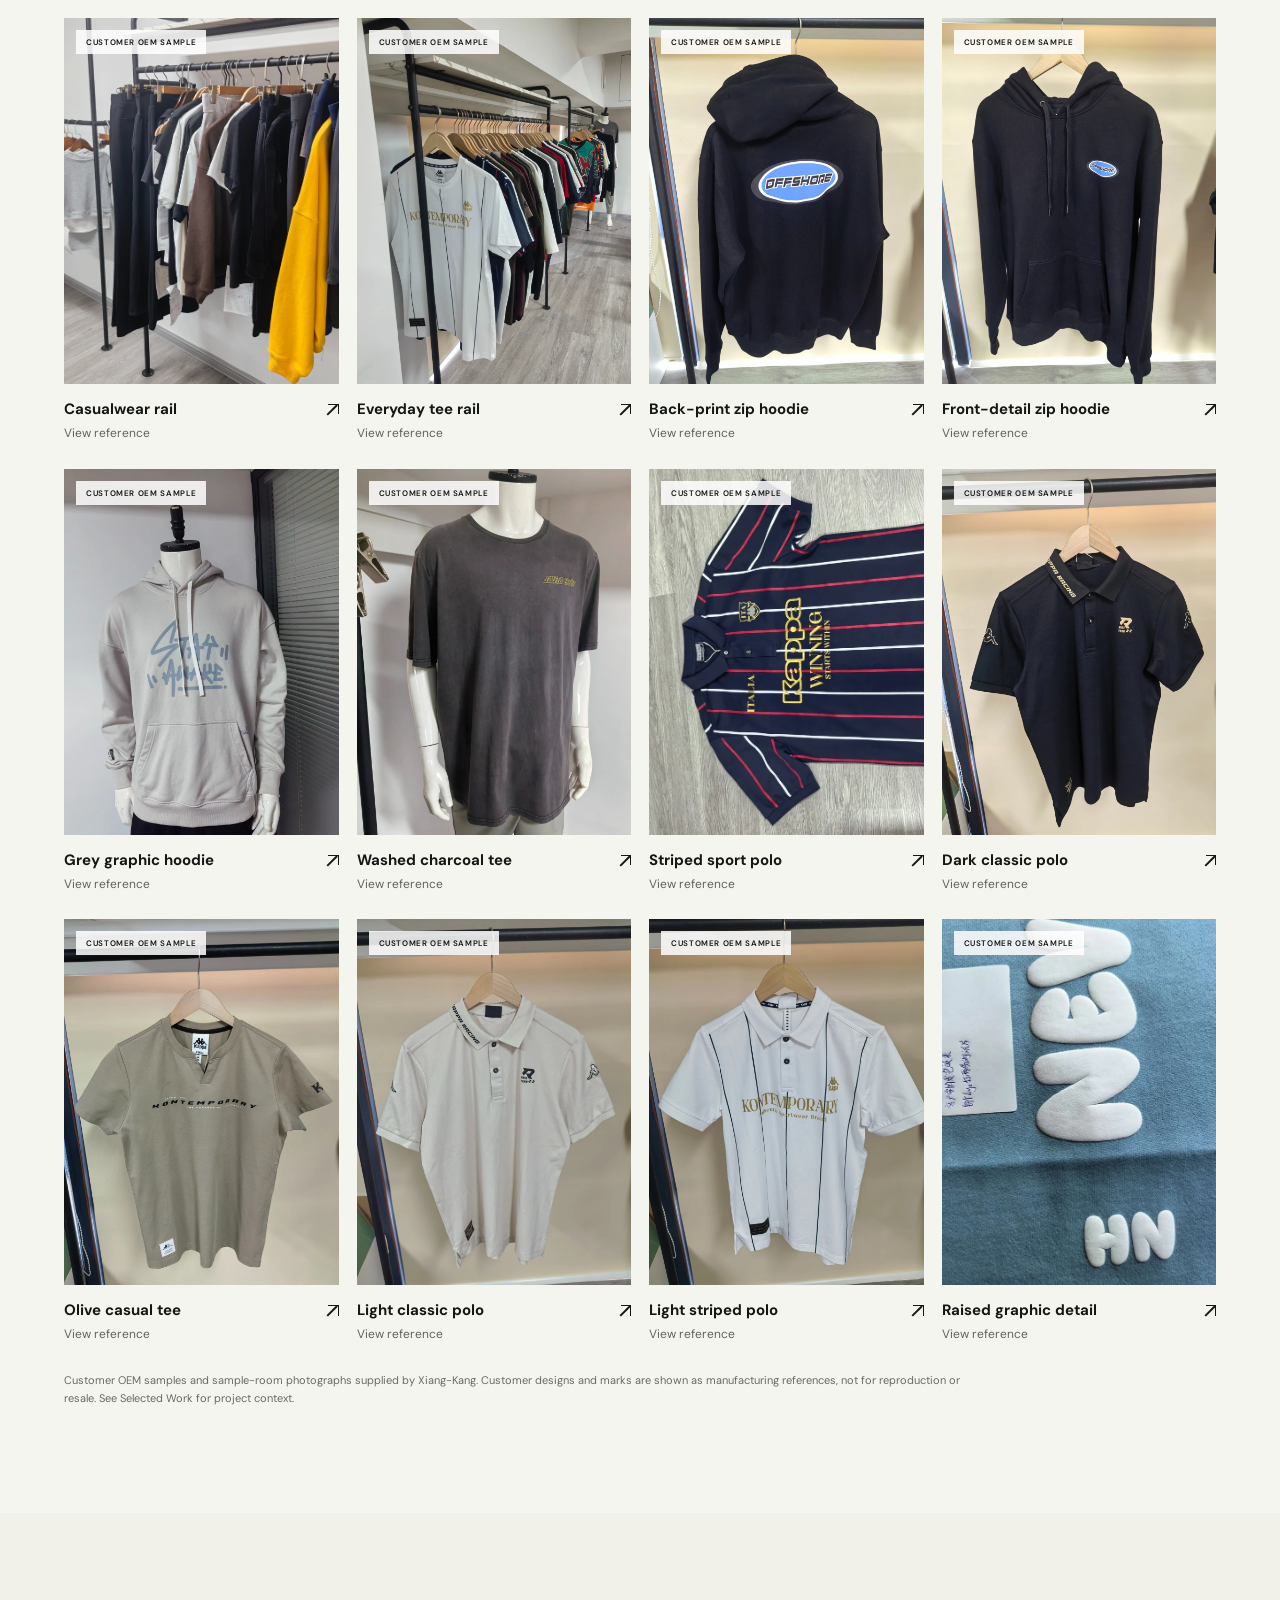
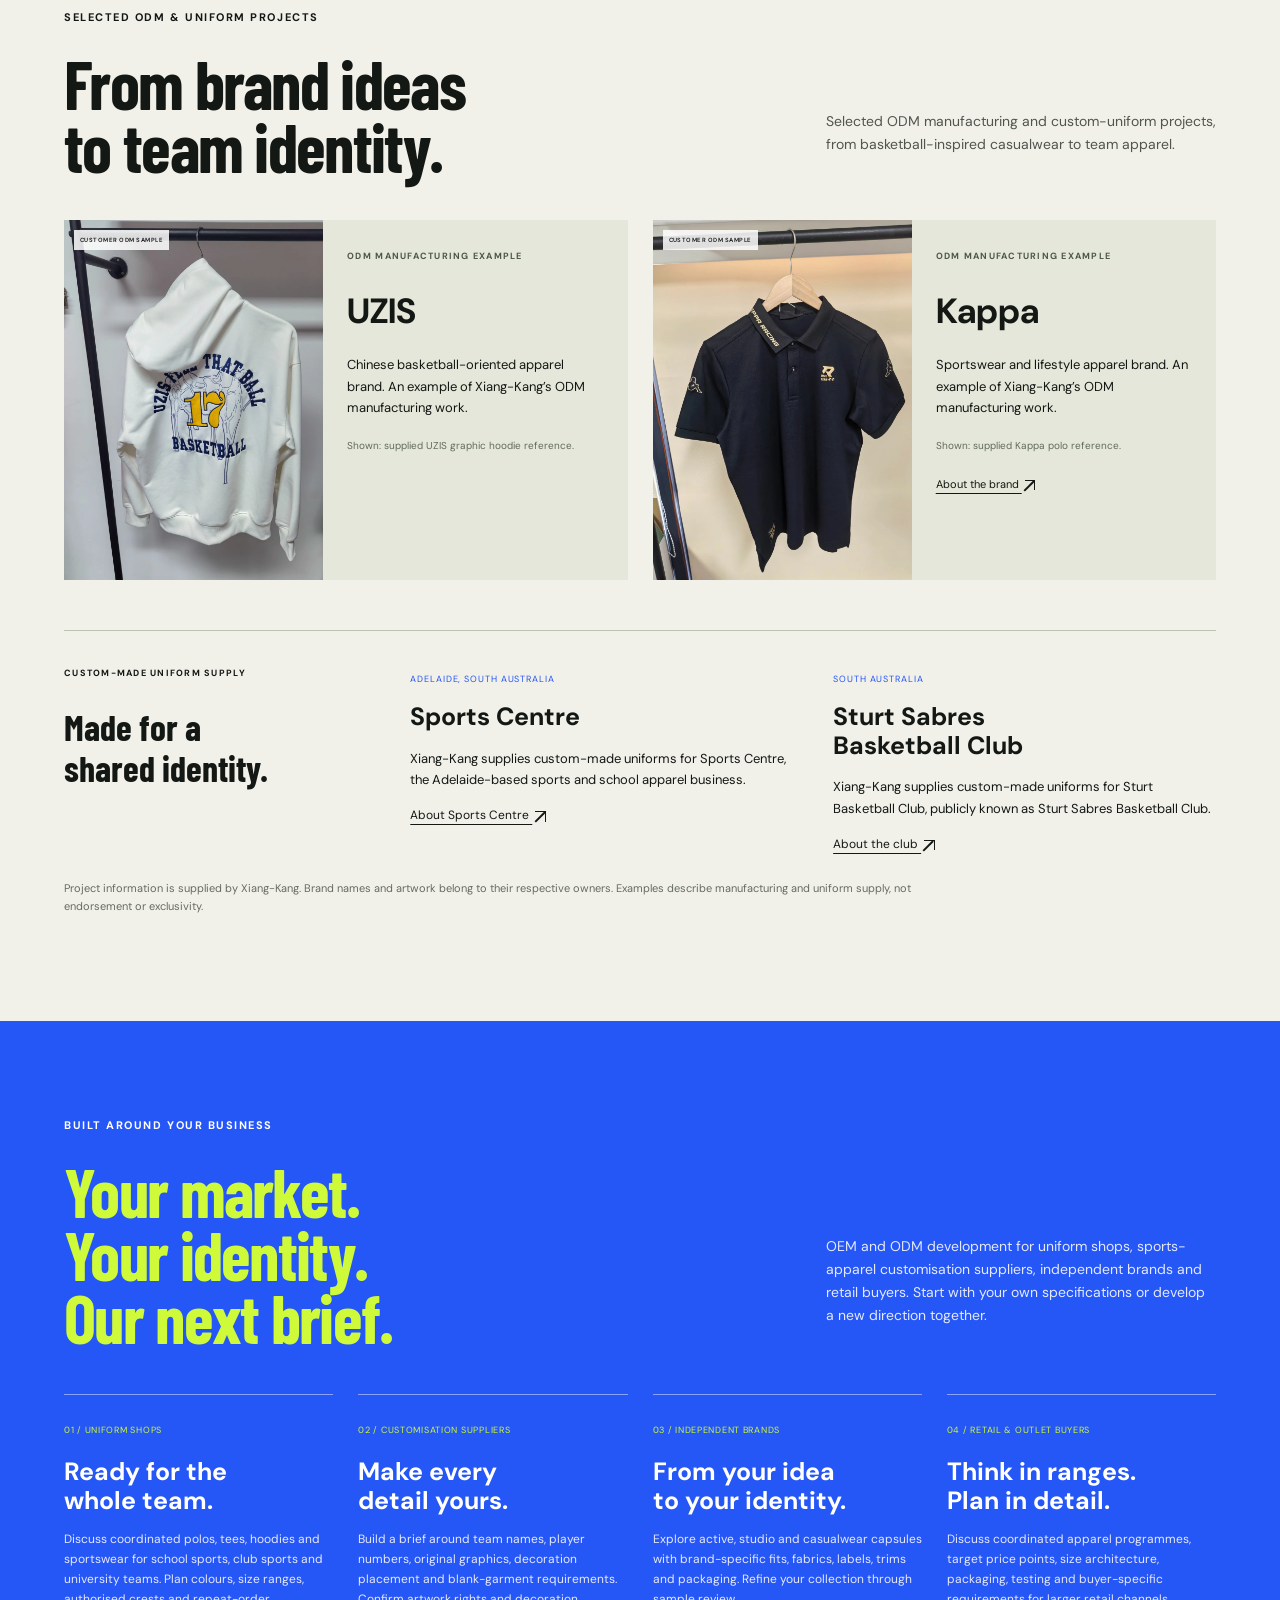
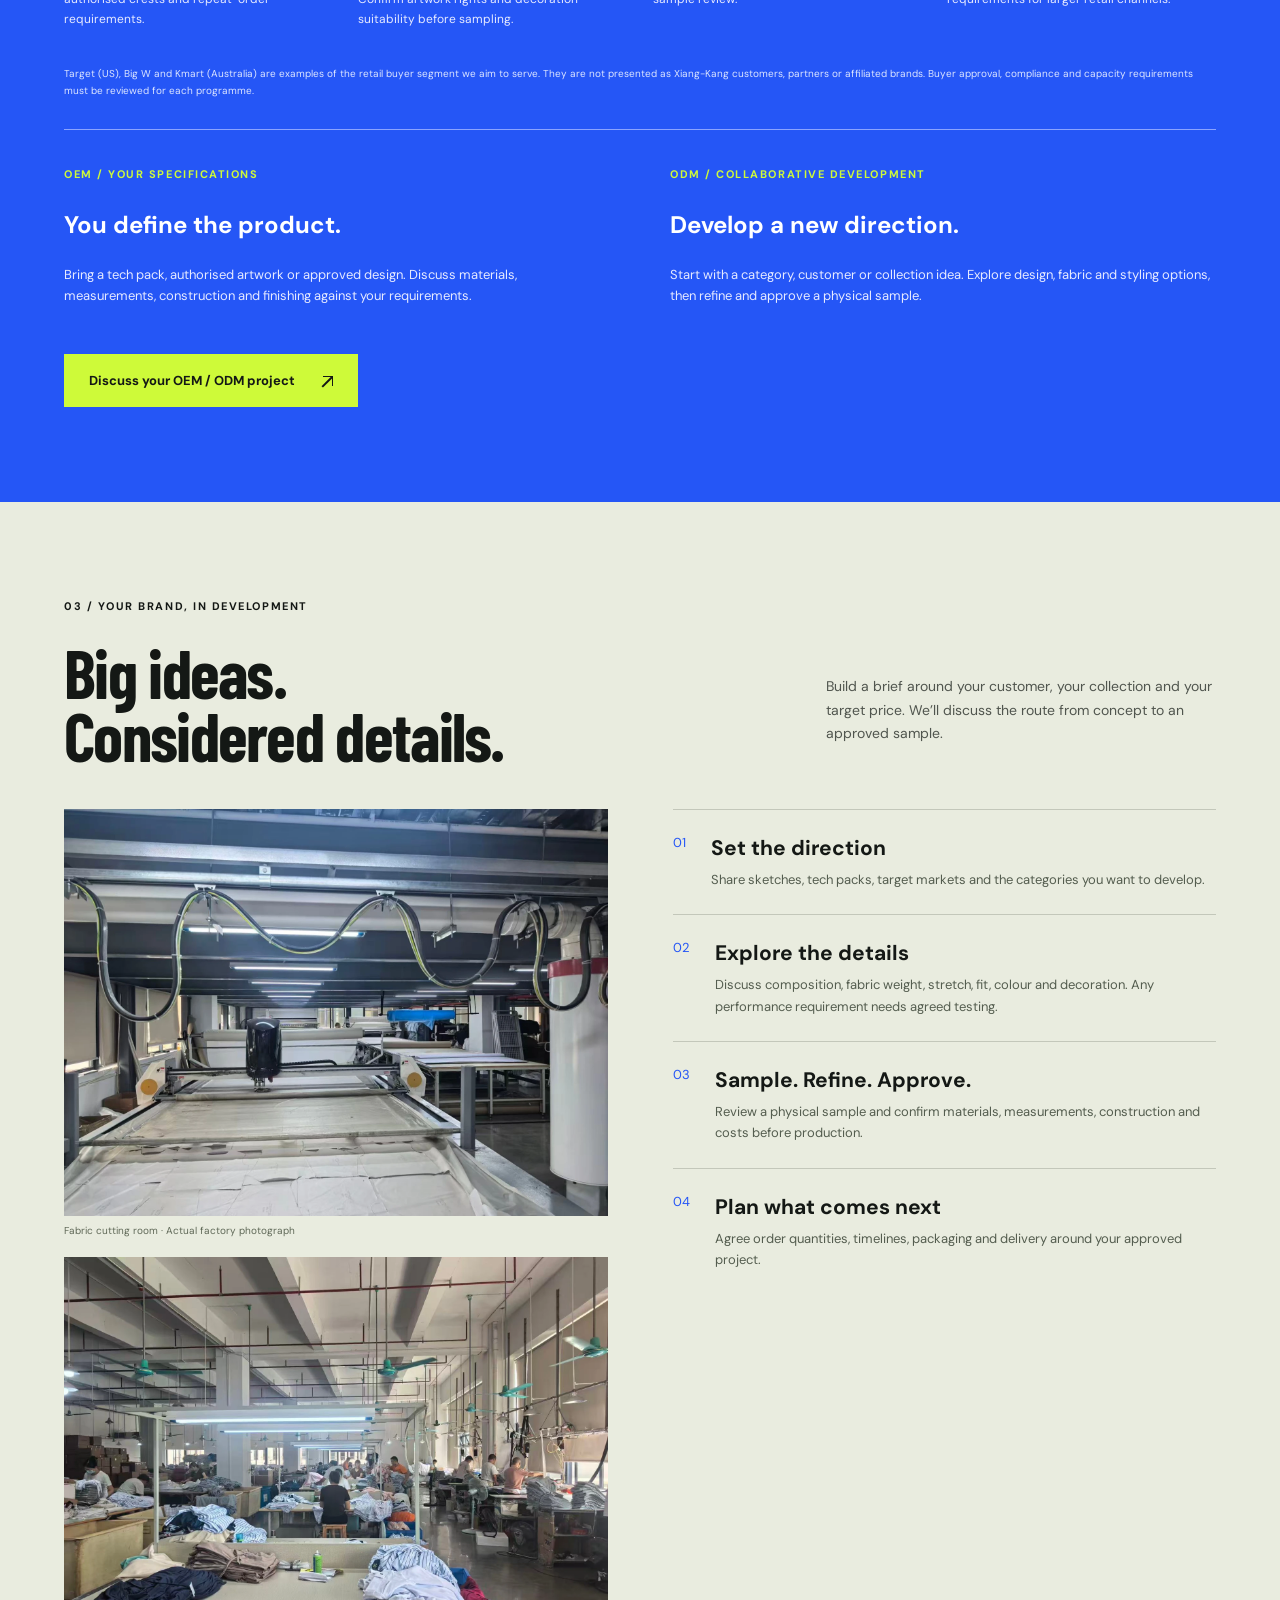
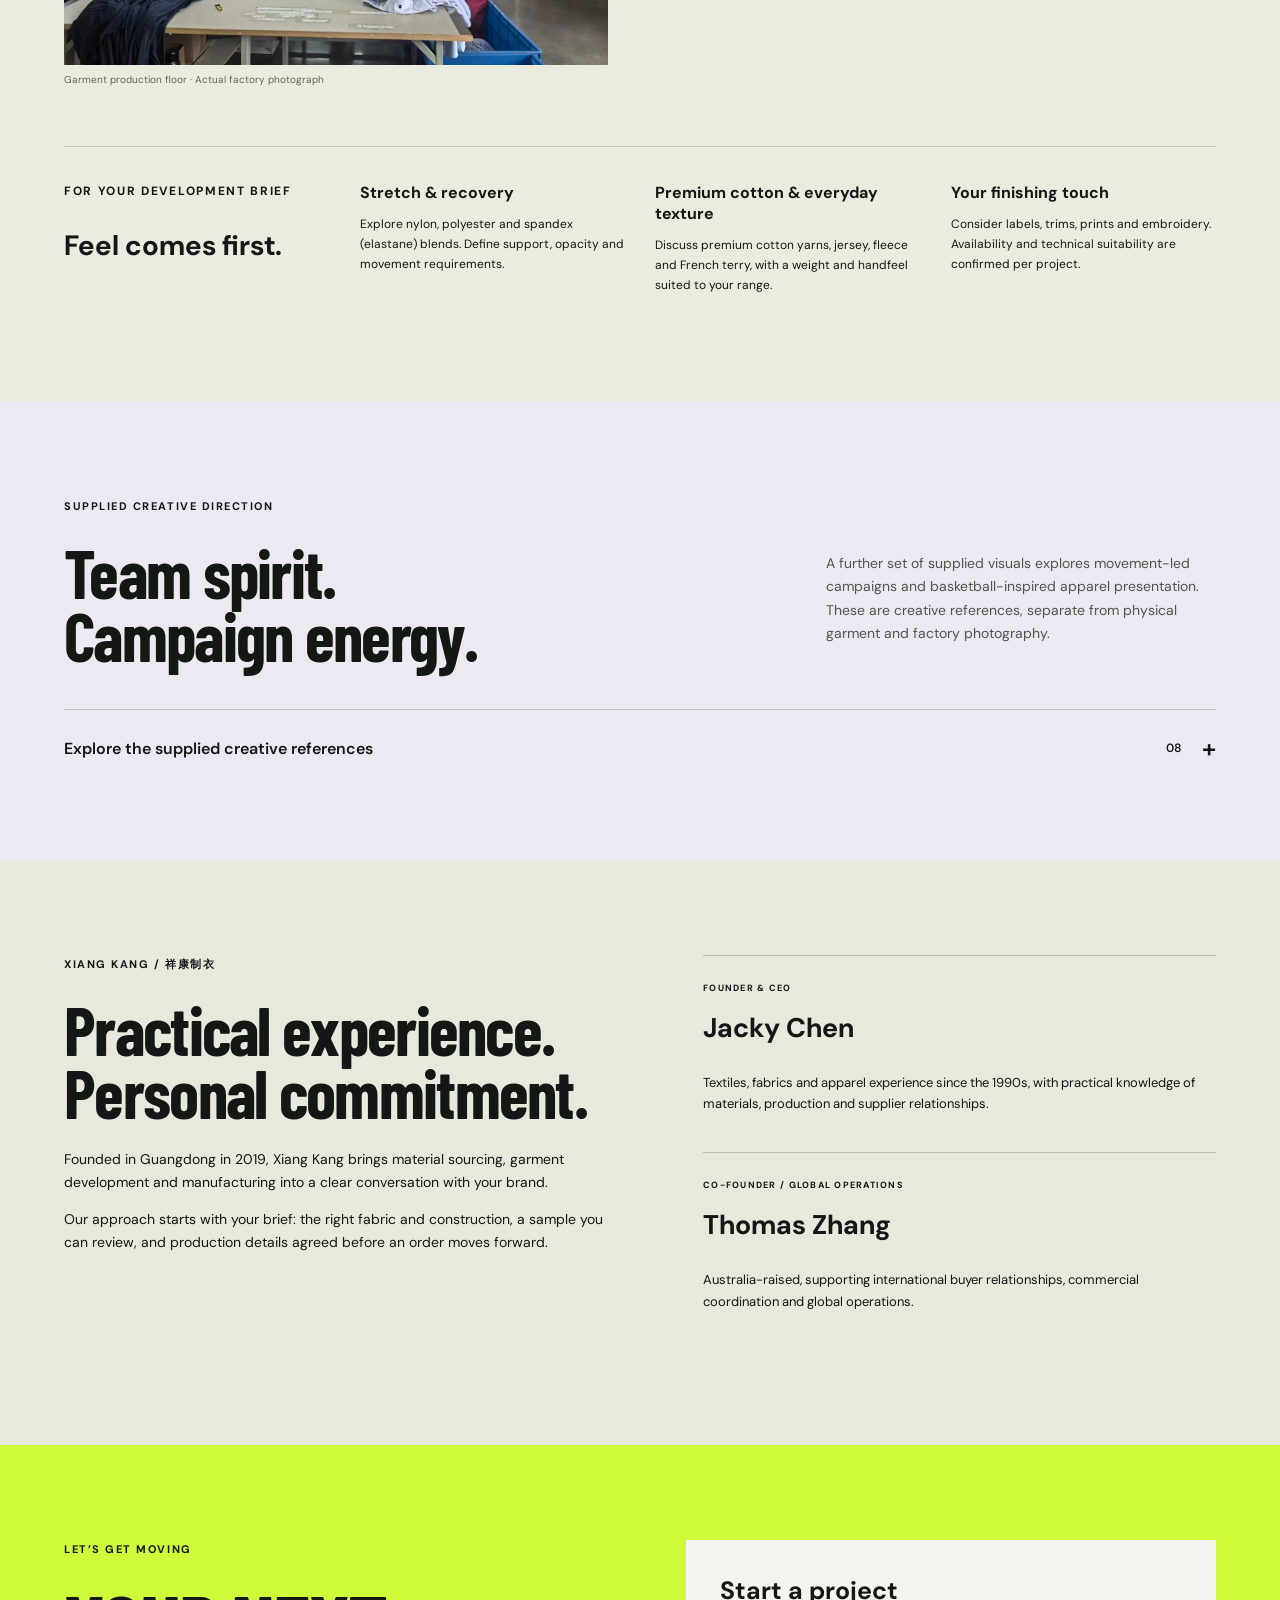
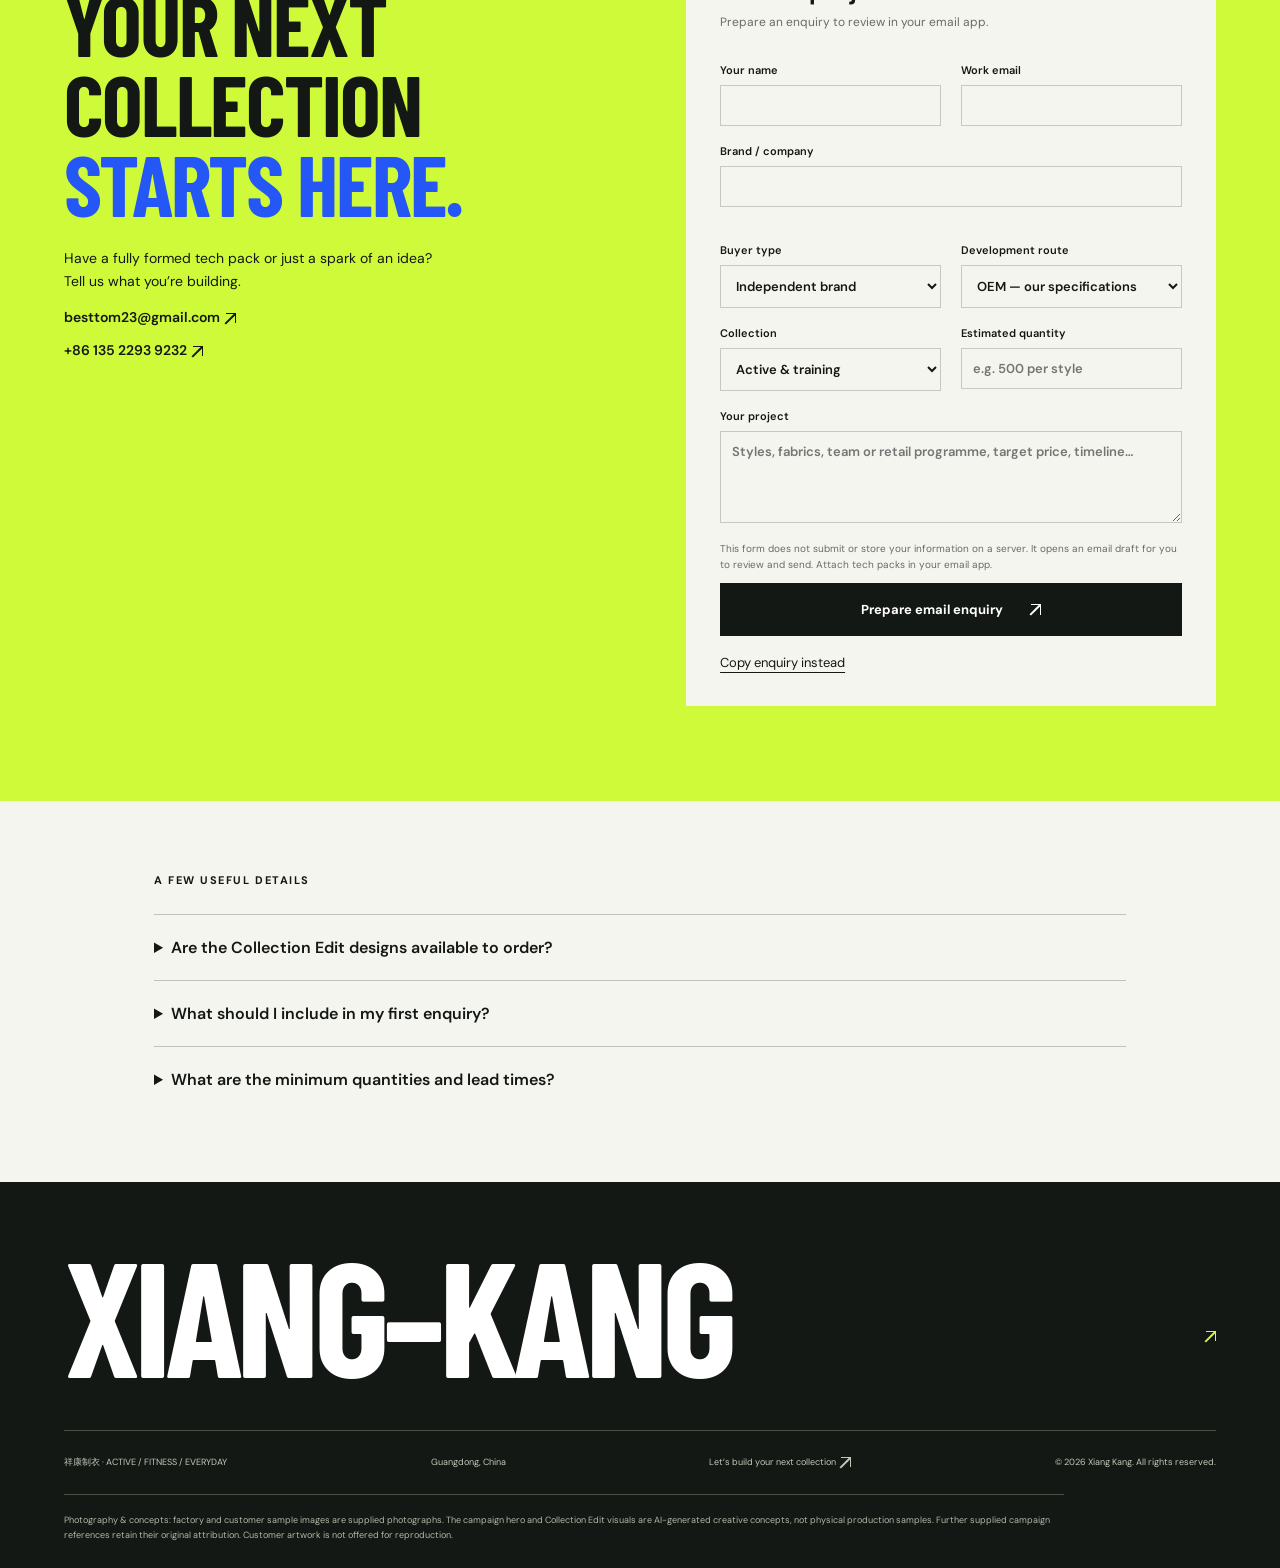
==== commit 3516573d: "Update XK company identity and introduce authentic automated garment-handling production photography" ====
--- a/active/index.html
+++ b/active/index.html
@@ -1 +1 @@
-<!doctype html><html lang="en"><head><meta charset="utf-8"><meta name="viewport" content="width=device-width,initial-scale=1"><title>Xiang Kang Active | OEM & ODM Activewear, Teamwear & Casualwear</title><meta name="description" content="Xiang Kang OEM and ODM activewear, teamwear and casualwear development in Guangdong. Custom uniforms, customer samples and apparel sourcing for brands and buyers in Australia, New Zealand and beyond."><meta name="robots" content="index,follow"><meta name="theme-color" content="#cefa39"><link rel="stylesheet" href="assets/style.css"><script src="assets/catalog.js" defer></script><script src="assets/site.js" defer></script><link rel="stylesheet" href="../shared.css"></head><body class="xk-range"><div class="xk-switch" aria-label="Choose your business range"><a class="xk-home" href="../" aria-label="Xiang Kang apparel home">XIANG KANG <span lang="zh">详康</span></a><div class="xk-choices"><a class="xk-choice xk-kids" href="../kids/" >Kidswear</a><a class="xk-choice xk-active" href="../active/" aria-current="true">Active & Casual</a></div></div><a class="skip" href="#main">Skip to content</a><div class="topline">FROM FIRST IDEA TO NEXT COLLECTION <span>GUANGDONG, CHINA <span class="arrow" aria-hidden="true">↗</span></span></div><header><a href="#" class="logo">XIANG–KANG<span>ACTIVE / 详康</span></a><nav id="nav"><a href="#collections">Collections</a><a href="#selected-work">Selected work</a><a href="#buyers">OEM / ODM</a><a href="#process">Our approach</a><a href="#enquiry" class="button small">Start a project <span class="arrow" aria-hidden="true">↗</span></a></nav><button id="menu" aria-controls="nav" aria-expanded="false">Menu +</button></header><main id="main"><section class="hero"><div class="hero-copy"><p class="eyebrow">SPORT MEETS STREET.</p><h1>MADE FOR<br><em>MOVEMENT.</em></h1><p class="intro">Fresh energy for your next collection.<br>OEM / ODM apparel for brands, teams and retail.</p><a class="button dark" href="#collections">Explore the collection <span class="arrow" aria-hidden="true">↗</span></a><div class="hero-bottom"><span>YOUR VISION.<br>OUR NEXT STARTING POINT.</span><a href="#enquiry">Build with Xiang-Kang <span><span class="arrow" aria-hidden="true">↗</span></span></a></div></div><div class="hero-photo"><img src="assets/hero.webp" alt="AI-generated street-fashion campaign with adult models in oversized layers, relaxed trousers and sneakers"><span class="image-label">CAMPAIGN CONCEPT</span><div class="hero-caption">FIND YOUR<br>FORWARD.</div></div></section><div class="ticker" aria-label="Move train reset repeat"><span>MOVE</span> <span class="arrow" aria-hidden="true">↗</span> <span>TRAIN</span> <span class="arrow" aria-hidden="true">↗</span> <span>RESET</span> <span class="arrow" aria-hidden="true">↗</span> <span>REPEAT</span> <span class="arrow" aria-hidden="true">↗</span></div><section class="section catalogue-section" id="collections"><div class="section-heading"><div><p class="eyebrow">01 / THE COLLECTION EDIT</p><h2>From street.<br>To studio. To team.</h2></div><p>Sixteen starting points for your next range. Explore the silhouette, then open a style for fabric directions, fit, colour palettes and the details to build into your brief.</p></div><div class="catalogue-toolbar"><div class="filters" role="group" aria-label="Filter collection"><button class="selected" data-filter="all" aria-pressed="true">All styles</button><button data-filter="everyday" aria-pressed="false">Lifestyle</button><button data-filter="training" aria-pressed="false">Run & train</button><button data-filter="teamwear" aria-pressed="false">Team & uniform</button><button data-filter="outerwear" aria-pressed="false">Outerwear</button><button data-filter="studio" aria-pressed="false">Studio</button></div><p id="catalogue-count" aria-live="polite">16 design directions</p></div><div id="concepts" class="products catalogue-grid"></div><p class="note">Original AI-generated design concepts, not physical samples. Each palette offers five proposed colour directions, not stocked or confirmed colourways. Fabric weights, fits and construction below are development targets to discuss, not tested product specifications.</p></section><section class="color-story"><div><p class="eyebrow">TURN THE ENERGY UP</p><h2>Colour that<br>won’t stand still.</h2><p>Electric blue. Acid lime. A flash of coral.<br>Grounded by ink and soft chalk. A fresh palette to explore, rework and make your own.</p><a class="text-link" href="#enquiry">Develop your colour story <span class="arrow" aria-hidden="true">↗</span></a></div><div class="swatches"><div style="--color:#2556f6"><span>01 / VOLT BLUE</span><strong>#2556F6</strong></div><div style="--color:#cefa39"><span>02 / ACID LIME</span><strong>#CEFA39</strong></div><div style="--color:#ff684f"><span>03 / PULSE CORAL</span><strong>#FF684F</strong></div><div style="--color:#ddd2f4"><span>04 / STUDIO LILAC</span><strong>#DDD2F4</strong></div></div></section><section class="section" id="samples"><div class="section-heading"><div><p class="eyebrow">02 / INSIDE THE SAMPLE ROOM</p><h2>Real references.<br>Fresh possibilities.</h2></div><p>Explore the supplied apparel photographs: graphic tees, hooded layers, polos and decorative details. A tangible starting point for the details that matter.</p></div><div class="samples" id="sample-grid"></div><p class="note">Customer OEM samples and sample-room photographs supplied by Xiang-Kang. Customer designs and marks are shown as manufacturing references, not for reproduction or resale. See Selected Work for project context.</p></section><section class="section selected-work" id="selected-work"><div class="section-heading"><div><p class="eyebrow">SELECTED ODM & UNIFORM PROJECTS</p><h2>From brand ideas<br>to team identity.</h2></div><p>Selected ODM manufacturing and custom-uniform projects, from basketball-inspired casualwear to team apparel.</p></div><div class="work-grid"><article><div class="work-photo"><img src="assets/reference-3.webp" alt="Supplied UZIS basketball graphic hoodie reference" loading="lazy"><span class="image-label">CUSTOMER ODM SAMPLE</span></div><div class="work-copy"><p class="eyebrow">ODM MANUFACTURING EXAMPLE</p><h3>UZIS</h3><p>Chinese basketball-oriented apparel brand. An example of Xiang-Kang’s ODM manufacturing work.</p><span class="work-caption">Shown: supplied UZIS graphic hoodie reference.</span></div></article><article><div class="work-photo"><img src="assets/reference-12.webp" alt="Supplied Kappa dark polo reference with embroidered details" loading="lazy"><span class="image-label">CUSTOMER ODM SAMPLE</span></div><div class="work-copy"><p class="eyebrow">ODM MANUFACTURING EXAMPLE</p><h3>Kappa</h3><p>Sportswear and lifestyle apparel brand. An example of Xiang-Kang’s ODM manufacturing work.</p><span class="work-caption">Shown: supplied Kappa polo reference.</span><a class="text-link" href="https://www.kappa.com/pages/about" target="_blank" rel="noopener noreferrer">About the brand <span class="arrow" aria-hidden="true">↗</span></a></div></article></div><div class="uniform-work"><div><p class="eyebrow">CUSTOM-MADE UNIFORM SUPPLY</p><h3>Made for a<br>shared identity.</h3></div><article><span class="work-location">ADELAIDE, SOUTH AUSTRALIA</span><h3>Sports Centre</h3><p>Xiang-Kang supplies custom-made uniforms for Sports Centre, the Adelaide-based sports and school apparel business.</p><a class="text-link" href="https://sportscentre.com.au/about/" target="_blank" rel="noopener noreferrer">About Sports Centre <span class="arrow" aria-hidden="true">↗</span></a></article><article><span class="work-location">SOUTH AUSTRALIA</span><h3>Sturt Sabres<br>Basketball Club</h3><p>Xiang-Kang supplies custom-made uniforms for Sturt Basketball Club, publicly known as Sturt Sabres Basketball Club.</p><a class="text-link" href="https://www.sturtsabres.com.au/" target="_blank" rel="noopener noreferrer">About the club <span class="arrow" aria-hidden="true">↗</span></a></article></div><p class="note">Project information is supplied by Xiang-Kang. Brand names and artwork belong to their respective owners. Examples describe manufacturing and uniform supply, not endorsement or exclusivity.</p></section><section class="section buyer-section" id="buyers"><div class="section-heading"><div><p class="eyebrow">BUILT AROUND YOUR BUSINESS</p><h2>Your market.<br>Your identity.<br>Our next brief.</h2></div><p>OEM and ODM development for uniform shops, sports-apparel customisation suppliers, independent brands and retail buyers. Start with your own specifications or develop a new direction together.</p></div><div class="buyer-grid"><article><span>01 / UNIFORM SHOPS</span><h3>Ready for the<br>whole team.</h3><p>Discuss coordinated polos, tees, hoodies and sportswear for school sports, club sports and university teams. Plan colours, size ranges, authorised crests and repeat-order requirements.</p></article><article><span>02 / CUSTOMISATION SUPPLIERS</span><h3>Make every<br>detail yours.</h3><p>Build a brief around team names, player numbers, original graphics, decoration placement and blank-garment requirements. Confirm artwork rights and decoration suitability before sampling.</p></article><article><span>03 / INDEPENDENT BRANDS</span><h3>From your idea<br>to your identity.</h3><p>Explore active, studio and casualwear capsules with brand-specific fits, fabrics, labels, trims and packaging. Refine your collection through sample review.</p></article><article><span>04 / RETAIL & OUTLET BUYERS</span><h3>Think in ranges.<br>Plan in detail.</h3><p>Discuss coordinated apparel programmes, target price points, size architecture, packaging, testing and buyer-specific requirements for larger retail channels.</p></article></div><p class="buyer-disclaimer">Target (US), Big W and Kmart (Australia) are examples of the retail buyer segment we aim to serve. They are not presented as Xiang-Kang customers, partners or affiliated brands. Buyer approval, compliance and capacity requirements must be reviewed for each programme.</p><div class="service-pair"><article><p class="eyebrow">OEM / YOUR SPECIFICATIONS</p><h3>You define the product.</h3><p>Bring a tech pack, authorised artwork or approved design. Discuss materials, measurements, construction and finishing against your requirements.</p></article><article><p class="eyebrow">ODM / COLLABORATIVE DEVELOPMENT</p><h3>Develop a new direction.</h3><p>Start with a category, customer or collection idea. Explore design, fabric and styling options, then refine and approve a physical sample.</p></article></div><a class="button" href="#enquiry">Discuss your OEM / ODM project <span class="arrow" aria-hidden="true">↗</span></a></section><section id="process" class="process section"><div class="section-heading"><div><p class="eyebrow">03 / YOUR BRAND, IN DEVELOPMENT</p><h2>Big ideas.<br>Considered details.</h2></div><p>Build a brief around your customer, your collection and your target price. We’ll discuss the route from concept to an approved sample.</p></div><div class="process-layout"><div class="factory-pair"><figure><img src="assets/factory-real-1.webp" alt="Xiang-Kang fabric cutting room with cutting equipment and fabric tables, as photographed" loading="lazy"><figcaption>Fabric cutting room · Actual factory photograph</figcaption></figure><figure><img src="assets/factory-real-2.webp" alt="Xiang-Kang garment production floor with workers, sewing stations and apparel in progress, as photographed" loading="lazy"><figcaption>Garment production floor · Actual factory photograph</figcaption></figure></div><div class="steps"><article><span>01</span><div><h3>Set the direction</h3><p>Share sketches, tech packs, target markets and the categories you want to develop.</p></div></article><article><span>02</span><div><h3>Explore the details</h3><p>Discuss composition, fabric weight, stretch, fit, colour and decoration. Any performance requirement needs agreed testing.</p></div></article><article><span>03</span><div><h3>Sample. Refine. Approve.</h3><p>Review a physical sample and confirm materials, measurements, construction and costs before production.</p></div></article><article><span>04</span><div><h3>Plan what comes next</h3><p>Agree order quantities, timelines, packaging and delivery around your approved project.</p></div></article></div></div><div class="material-grid"><div><p class="eyebrow">FOR YOUR DEVELOPMENT BRIEF</p><h3>Feel comes first.</h3></div><article><h4>Stretch & recovery</h4><p>Explore nylon, polyester and spandex (elastane) blends. Define support, opacity and movement requirements.</p></article><article><h4>Premium cotton & everyday texture</h4><p>Discuss premium cotton yarns, jersey, fleece and French terry, with a weight and handfeel suited to your range.</p></article><article><h4>Your finishing touch</h4><p>Consider labels, trims, prints and embroidery. Availability and technical suitability are confirmed per project.</p></article></div></section><section class="section creative-section" id="creative"><div class="section-heading"><div><p class="eyebrow">SUPPLIED CREATIVE DIRECTION</p><h2>Team spirit.<br>Campaign energy.</h2></div><p>A further set of supplied visuals explores movement-led campaigns and basketball-inspired apparel presentation. These are creative references, separate from physical garment and factory photography.</p></div><details><summary>Explore the supplied creative references <span>08</span></summary><div class="creative-grid"><figure><div class="creative-image"><img src="assets/creative-reference-1.webp" alt="Sports campaign reference 1; supplied creative reference, not Xiang-Kang production evidence" loading="lazy"><span class="image-label">SUPPLIED AI CAMPAIGN REFERENCE</span></div><figcaption>Sports campaign reference 1</figcaption></figure><figure><div class="creative-image"><img src="assets/creative-reference-2.webp" alt="Sports campaign reference 2; supplied creative reference, not Xiang-Kang production evidence" loading="lazy"><span class="image-label">SUPPLIED AI CAMPAIGN REFERENCE</span></div><figcaption>Sports campaign reference 2</figcaption></figure><figure><div class="creative-image"><img src="assets/creative-reference-3.webp" alt="Sports campaign reference 3; supplied creative reference, not Xiang-Kang production evidence" loading="lazy"><span class="image-label">SUPPLIED AI CAMPAIGN REFERENCE</span></div><figcaption>Sports campaign reference 3</figcaption></figure><figure><div class="creative-image"><img src="assets/creative-reference-4.webp" alt="Sports campaign reference 4; supplied creative reference, not Xiang-Kang production evidence" loading="lazy"><span class="image-label">SUPPLIED AI CAMPAIGN REFERENCE</span></div><figcaption>Sports campaign reference 4</figcaption></figure><figure><div class="creative-image"><img src="assets/creative-reference-5.webp" alt="Sports campaign reference 5; supplied creative reference, not Xiang-Kang production evidence" loading="lazy"><span class="image-label">SUPPLIED AI CAMPAIGN REFERENCE</span></div><figcaption>Sports campaign reference 5</figcaption></figure><figure><div class="creative-image"><img src="assets/creative-reference-6.webp" alt="Sports campaign reference 6; supplied creative reference, not Xiang-Kang production evidence" loading="lazy"><span class="image-label">SUPPLIED AI CAMPAIGN REFERENCE</span></div><figcaption>Sports campaign reference 6</figcaption></figure><figure><div class="creative-image"><img src="assets/creative-reference-7.webp" alt="Basketball tee mockup / front; supplied creative reference, not Xiang-Kang production evidence" loading="lazy"><span class="image-label">SUPPLIED DESIGN MOCKUP</span></div><figcaption>Basketball tee mockup / front</figcaption></figure><figure><div class="creative-image"><img src="assets/creative-reference-8.webp" alt="Basketball tee mockup / back; supplied creative reference, not Xiang-Kang production evidence" loading="lazy"><span class="image-label">SUPPLIED DESIGN MOCKUP</span></div><figcaption>Basketball tee mockup / back</figcaption></figure></div><p class="note">The six campaign references are visibly marked AI / Midjourney in the supplied artwork. The two tee images are supplied design mockups. Visible marks and artwork remain with their respective owners; no partnership, customer relationship, production claim or permission to reproduce them is implied. These images do not verify fabric composition or performance.</p></details></section><section class="section about-company" id="about"><div><p class="eyebrow">XIANG KANG / 详康</p><h2>Practical experience.<br>Personal commitment.</h2><p>Founded in Guangdong in 2019, Xiang Kang brings material sourcing, garment development and manufacturing into a clear conversation with your brand.</p><p>Our approach starts with your brief: the right fabric and construction, a sample you can review, and production details agreed before an order moves forward.</p></div><div class="founders"><article><p class="eyebrow">FOUNDER & CEO</p><h3>Jacky Chen</h3><p>Textiles, fabrics and apparel experience since the 1990s, with practical knowledge of materials, production and supplier relationships.</p></article><article><p class="eyebrow">CO-FOUNDER / GLOBAL OPERATIONS</p><h3>Thomas Zhang</h3><p>Australia-raised, supporting international buyer relationships, commercial coordination and global operations.</p></article></div></section><section class="section enquiry" id="enquiry"><div><p class="eyebrow">LET’S GET MOVING</p><h2>YOUR NEXT<br>COLLECTION<br><em>STARTS HERE.</em></h2><p>Have a fully formed tech pack or just a spark of an idea? Tell us what you’re building.</p><a href="mailto:besttom23@gmail.com">besttom23@gmail.com <span class="arrow" aria-hidden="true">↗</span></a><a href="tel:+8613522939232">+86 135 2293 9232 <span class="arrow" aria-hidden="true">↗</span></a></div><form id="brief"><h3>Start a project</h3><p>Prepare an enquiry to review in your email app.</p><div class="fields"><label>Your name<input required name="name" autocomplete="name" maxlength="120"></label><label>Work email<input required name="email" type="email" autocomplete="email" maxlength="200"></label></div><label>Brand / company<input required name="company" autocomplete="organization" maxlength="200"></label><div class="fields"><label>Buyer type<select name="buyer"><option>Independent brand</option><option>Uniform shop</option><option>Sports customisation supplier</option><option>School / club / university team</option><option>Retail / outlet buyer</option><option>Other</option></select></label><label>Development route<select name="route"><option>OEM — our specifications</option><option>ODM — develop a direction</option><option>Help me decide</option></select></label></div><div class="fields"><label>Collection<select name="category"><option>Active & training</option><option>Studio & fitness</option><option>Casual & everyday</option><option>School / club / university sportswear</option><option>Polos & uniforms</option><option>Multiple categories</option></select></label><label>Estimated quantity<input name="quantity" placeholder="e.g. 500 per style" maxlength="100"></label></div><label>Your project<textarea required name="details" rows="4" placeholder="Styles, fabrics, team or retail programme, target price, timeline…" maxlength="3000"></textarea></label><p class="privacy">This form does not submit or store your information on a server. It opens an email draft for you to review and send. Attach tech packs in your email app.</p><button class="button dark" type="submit">Prepare email enquiry <span class="arrow" aria-hidden="true">↗</span></button><p id="form-status" role="status"></p><button type="button" id="copy" class="text-link">Copy enquiry instead</button></form></section><section class="faq section"><p class="eyebrow">A FEW USEFUL DETAILS</p><details><summary>Are the Collection Edit designs available to order?</summary><p>They are original AI-generated concepts for discussion. A physical sample, specification, pricing and feasibility review are required before any order.</p></details><details><summary>What should I include in my first enquiry?</summary><p>Your product categories, references or tech pack, preferred materials, quantity, target price and desired timeline. It is fine to start with an early idea.</p></details><details><summary>What are the minimum quantities and lead times?</summary><p>Quantities and timelines depend on the style, materials, customisation and order plan. Ask for a project-specific quote and schedule.</p></details></section></main><footer><div class="footer-logo">XIANG–KANG <span><span class="arrow" aria-hidden="true">↗</span></span></div><div class="footer-bottom"><span>详康 · ACTIVE / FITNESS / EVERYDAY</span><span>Guangdong, China</span><a href="#enquiry">Let’s build your next collection <span class="arrow" aria-hidden="true">↗</span></a><span>© 2026 Xiang Kang. All rights reserved.</span></div><div class="media-note">Photography & concepts: factory and customer sample images are supplied photographs. The campaign hero and Collection Edit visuals are AI-generated creative concepts, not physical production samples. Further supplied campaign references retain their original attribution. Customer artwork is not offered for reproduction.</div></footer><dialog id="detail" aria-labelledby="detail-title"><button class="close" aria-label="Close detail">×</button><div class="dialog-layout"><img id="detail-image" src="assets/concept-1.webp" alt=""><div><p id="detail-kind" class="eyebrow"></p><h2 id="detail-title"></h2><p id="detail-text"></p><div id="catalogue-details"></div><p id="detail-note" class="note"></p><button class="button dark" id="discuss">Discuss this direction <span class="arrow" aria-hidden="true">↗</span></button></div></div></dialog></body></html>
+<!doctype html><html lang="en"><head><meta charset="utf-8"><meta name="viewport" content="width=device-width,initial-scale=1"><title>Xiang Kang Active | OEM & ODM Activewear, Teamwear & Casualwear</title><meta name="description" content="Xiang Kang OEM and ODM activewear, teamwear and casualwear development in Guangdong. Custom uniforms, customer samples and apparel sourcing for brands and buyers in Australia, New Zealand and beyond."><meta name="robots" content="index,follow"><meta name="theme-color" content="#cefa39"><link rel="stylesheet" href="assets/style.css"><script src="assets/catalog.js" defer></script><script src="assets/site.js" defer></script><link rel="stylesheet" href="../shared.css"></head><body class="xk-range"><div class="xk-switch" aria-label="Choose your business range"><a class="xk-home" href="../" aria-label="XK Apparel and Clothing Company home">XK Apparel and Clothing Company <span lang="zh">祥康制衣</span></a><div class="xk-choices"><a class="xk-choice xk-kids" href="../kids/" >Kidswear</a><a class="xk-choice xk-active" href="../active/" aria-current="true">Active & Casual</a></div></div><a class="skip" href="#main">Skip to content</a><div class="topline">FROM FIRST IDEA TO NEXT COLLECTION <span>GUANGDONG, CHINA <span class="arrow" aria-hidden="true">↗</span></span></div><header><a href="#" class="logo">XIANG–KANG<span>ACTIVE / 祥康制衣</span></a><nav id="nav"><a href="#collections">Collections</a><a href="#selected-work">Selected work</a><a href="#buyers">OEM / ODM</a><a href="#process">Our approach</a><a href="#enquiry" class="button small">Start a project <span class="arrow" aria-hidden="true">↗</span></a></nav><button id="menu" aria-controls="nav" aria-expanded="false">Menu +</button></header><main id="main"><section class="hero"><div class="hero-copy"><p class="eyebrow">SPORT MEETS STREET.</p><h1>MADE FOR<br><em>MOVEMENT.</em></h1><p class="intro">Fresh energy for your next collection.<br>OEM / ODM apparel for brands, teams and retail.</p><a class="button dark" href="#collections">Explore the collection <span class="arrow" aria-hidden="true">↗</span></a><div class="hero-bottom"><span>YOUR VISION.<br>OUR NEXT STARTING POINT.</span><a href="#enquiry">Build with Xiang-Kang <span><span class="arrow" aria-hidden="true">↗</span></span></a></div></div><div class="hero-photo"><img src="assets/hero.webp" alt="AI-generated street-fashion campaign with adult models in oversized layers, relaxed trousers and sneakers"><span class="image-label">CAMPAIGN CONCEPT</span><div class="hero-caption">FIND YOUR<br>FORWARD.</div></div></section><div class="ticker" aria-label="Move train reset repeat"><span>MOVE</span> <span class="arrow" aria-hidden="true">↗</span> <span>TRAIN</span> <span class="arrow" aria-hidden="true">↗</span> <span>RESET</span> <span class="arrow" aria-hidden="true">↗</span> <span>REPEAT</span> <span class="arrow" aria-hidden="true">↗</span></div><section class="section catalogue-section" id="collections"><div class="section-heading"><div><p class="eyebrow">01 / THE COLLECTION EDIT</p><h2>From street.<br>To studio. To team.</h2></div><p>Sixteen starting points for your next range. Explore the silhouette, then open a style for fabric directions, fit, colour palettes and the details to build into your brief.</p></div><div class="catalogue-toolbar"><div class="filters" role="group" aria-label="Filter collection"><button class="selected" data-filter="all" aria-pressed="true">All styles</button><button data-filter="everyday" aria-pressed="false">Lifestyle</button><button data-filter="training" aria-pressed="false">Run & train</button><button data-filter="teamwear" aria-pressed="false">Team & uniform</button><button data-filter="outerwear" aria-pressed="false">Outerwear</button><button data-filter="studio" aria-pressed="false">Studio</button></div><p id="catalogue-count" aria-live="polite">16 design directions</p></div><div id="concepts" class="products catalogue-grid"></div><p class="note">Original AI-generated design concepts, not physical samples. Each palette offers five proposed colour directions, not stocked or confirmed colourways. Fabric weights, fits and construction below are development targets to discuss, not tested product specifications.</p></section><section class="color-story"><div><p class="eyebrow">TURN THE ENERGY UP</p><h2>Colour that<br>won’t stand still.</h2><p>Electric blue. Acid lime. A flash of coral.<br>Grounded by ink and soft chalk. A fresh palette to explore, rework and make your own.</p><a class="text-link" href="#enquiry">Develop your colour story <span class="arrow" aria-hidden="true">↗</span></a></div><div class="swatches"><div style="--color:#2556f6"><span>01 / VOLT BLUE</span><strong>#2556F6</strong></div><div style="--color:#cefa39"><span>02 / ACID LIME</span><strong>#CEFA39</strong></div><div style="--color:#ff684f"><span>03 / PULSE CORAL</span><strong>#FF684F</strong></div><div style="--color:#ddd2f4"><span>04 / STUDIO LILAC</span><strong>#DDD2F4</strong></div></div></section><section class="section" id="samples"><div class="section-heading"><div><p class="eyebrow">02 / INSIDE THE SAMPLE ROOM</p><h2>Real references.<br>Fresh possibilities.</h2></div><p>Explore the supplied apparel photographs: graphic tees, hooded layers, polos and decorative details. A tangible starting point for the details that matter.</p></div><div class="samples" id="sample-grid"></div><p class="note">Customer OEM samples and sample-room photographs supplied by Xiang-Kang. Customer designs and marks are shown as manufacturing references, not for reproduction or resale. See Selected Work for project context.</p></section><section class="section selected-work" id="selected-work"><div class="section-heading"><div><p class="eyebrow">SELECTED ODM & UNIFORM PROJECTS</p><h2>From brand ideas<br>to team identity.</h2></div><p>Selected ODM manufacturing and custom-uniform projects, from basketball-inspired casualwear to team apparel.</p></div><div class="work-grid"><article><div class="work-photo"><img src="assets/reference-3.webp" alt="Supplied UZIS basketball graphic hoodie reference" loading="lazy"><span class="image-label">CUSTOMER ODM SAMPLE</span></div><div class="work-copy"><p class="eyebrow">ODM MANUFACTURING EXAMPLE</p><h3>UZIS</h3><p>Chinese basketball-oriented apparel brand. An example of Xiang-Kang’s ODM manufacturing work.</p><span class="work-caption">Shown: supplied UZIS graphic hoodie reference.</span></div></article><article><div class="work-photo"><img src="assets/reference-12.webp" alt="Supplied Kappa dark polo reference with embroidered details" loading="lazy"><span class="image-label">CUSTOMER ODM SAMPLE</span></div><div class="work-copy"><p class="eyebrow">ODM MANUFACTURING EXAMPLE</p><h3>Kappa</h3><p>Sportswear and lifestyle apparel brand. An example of Xiang-Kang’s ODM manufacturing work.</p><span class="work-caption">Shown: supplied Kappa polo reference.</span><a class="text-link" href="https://www.kappa.com/pages/about" target="_blank" rel="noopener noreferrer">About the brand <span class="arrow" aria-hidden="true">↗</span></a></div></article></div><div class="uniform-work"><div><p class="eyebrow">CUSTOM-MADE UNIFORM SUPPLY</p><h3>Made for a<br>shared identity.</h3></div><article><span class="work-location">ADELAIDE, SOUTH AUSTRALIA</span><h3>Sports Centre</h3><p>Xiang-Kang supplies custom-made uniforms for Sports Centre, the Adelaide-based sports and school apparel business.</p><a class="text-link" href="https://sportscentre.com.au/about/" target="_blank" rel="noopener noreferrer">About Sports Centre <span class="arrow" aria-hidden="true">↗</span></a></article><article><span class="work-location">SOUTH AUSTRALIA</span><h3>Sturt Sabres<br>Basketball Club</h3><p>Xiang-Kang supplies custom-made uniforms for Sturt Basketball Club, publicly known as Sturt Sabres Basketball Club.</p><a class="text-link" href="https://www.sturtsabres.com.au/" target="_blank" rel="noopener noreferrer">About the club <span class="arrow" aria-hidden="true">↗</span></a></article></div><p class="note">Project information is supplied by Xiang-Kang. Brand names and artwork belong to their respective owners. Examples describe manufacturing and uniform supply, not endorsement or exclusivity.</p></section><section class="section buyer-section" id="buyers"><div class="section-heading"><div><p class="eyebrow">BUILT AROUND YOUR BUSINESS</p><h2>Your market.<br>Your identity.<br>Our next brief.</h2></div><p>OEM and ODM development for uniform shops, sports-apparel customisation suppliers, independent brands and retail buyers. Start with your own specifications or develop a new direction together.</p></div><div class="buyer-grid"><article><span>01 / UNIFORM SHOPS</span><h3>Ready for the<br>whole team.</h3><p>Discuss coordinated polos, tees, hoodies and sportswear for school sports, club sports and university teams. Plan colours, size ranges, authorised crests and repeat-order requirements.</p></article><article><span>02 / CUSTOMISATION SUPPLIERS</span><h3>Make every<br>detail yours.</h3><p>Build a brief around team names, player numbers, original graphics, decoration placement and blank-garment requirements. Confirm artwork rights and decoration suitability before sampling.</p></article><article><span>03 / INDEPENDENT BRANDS</span><h3>From your idea<br>to your identity.</h3><p>Explore active, studio and casualwear capsules with brand-specific fits, fabrics, labels, trims and packaging. Refine your collection through sample review.</p></article><article><span>04 / RETAIL & OUTLET BUYERS</span><h3>Think in ranges.<br>Plan in detail.</h3><p>Discuss coordinated apparel programmes, target price points, size architecture, packaging, testing and buyer-specific requirements for larger retail channels.</p></article></div><p class="buyer-disclaimer">Target (US), Big W and Kmart (Australia) are examples of the retail buyer segment we aim to serve. They are not presented as Xiang-Kang customers, partners or affiliated brands. Buyer approval, compliance and capacity requirements must be reviewed for each programme.</p><div class="service-pair"><article><p class="eyebrow">OEM / YOUR SPECIFICATIONS</p><h3>You define the product.</h3><p>Bring a tech pack, authorised artwork or approved design. Discuss materials, measurements, construction and finishing against your requirements.</p></article><article><p class="eyebrow">ODM / COLLABORATIVE DEVELOPMENT</p><h3>Develop a new direction.</h3><p>Start with a category, customer or collection idea. Explore design, fabric and styling options, then refine and approve a physical sample.</p></article></div><a class="button" href="#enquiry">Discuss your OEM / ODM project <span class="arrow" aria-hidden="true">↗</span></a></section><section id="process" class="process section"><div class="section-heading"><div><p class="eyebrow">03 / YOUR BRAND, IN DEVELOPMENT</p><h2>Big ideas.<br>Considered details.</h2></div><p>Build a brief around your customer, your collection and your target price. We’ll discuss the route from concept to an approved sample.</p></div><div class="process-layout"><div class="factory-pair"><figure><img src="assets/factory-real-1.webp" alt="Xiang-Kang fabric cutting room with cutting equipment and fabric tables, as photographed" loading="lazy"><figcaption>Fabric cutting room · Actual factory photograph</figcaption></figure><figure><img src="assets/factory-real-2.webp" alt="Xiang-Kang garment production floor with workers, sewing stations and apparel in progress, as photographed" loading="lazy"><figcaption>Garment production floor · Actual factory photograph</figcaption></figure></div><div class="steps"><article><span>01</span><div><h3>Set the direction</h3><p>Share sketches, tech packs, target markets and the categories you want to develop.</p></div></article><article><span>02</span><div><h3>Explore the details</h3><p>Discuss composition, fabric weight, stretch, fit, colour and decoration. Any performance requirement needs agreed testing.</p></div></article><article><span>03</span><div><h3>Sample. Refine. Approve.</h3><p>Review a physical sample and confirm materials, measurements, construction and costs before production.</p></div></article><article><span>04</span><div><h3>Plan what comes next</h3><p>Agree order quantities, timelines, packaging and delivery around your approved project.</p></div></article></div></div><div class="material-grid"><div><p class="eyebrow">FOR YOUR DEVELOPMENT BRIEF</p><h3>Feel comes first.</h3></div><article><h4>Stretch & recovery</h4><p>Explore nylon, polyester and spandex (elastane) blends. Define support, opacity and movement requirements.</p></article><article><h4>Premium cotton & everyday texture</h4><p>Discuss premium cotton yarns, jersey, fleece and French terry, with a weight and handfeel suited to your range.</p></article><article><h4>Your finishing touch</h4><p>Consider labels, trims, prints and embroidery. Availability and technical suitability are confirmed per project.</p></article></div></section><section class="section creative-section" id="creative"><div class="section-heading"><div><p class="eyebrow">SUPPLIED CREATIVE DIRECTION</p><h2>Team spirit.<br>Campaign energy.</h2></div><p>A further set of supplied visuals explores movement-led campaigns and basketball-inspired apparel presentation. These are creative references, separate from physical garment and factory photography.</p></div><details><summary>Explore the supplied creative references <span>08</span></summary><div class="creative-grid"><figure><div class="creative-image"><img src="assets/creative-reference-1.webp" alt="Sports campaign reference 1; supplied creative reference, not Xiang-Kang production evidence" loading="lazy"><span class="image-label">SUPPLIED AI CAMPAIGN REFERENCE</span></div><figcaption>Sports campaign reference 1</figcaption></figure><figure><div class="creative-image"><img src="assets/creative-reference-2.webp" alt="Sports campaign reference 2; supplied creative reference, not Xiang-Kang production evidence" loading="lazy"><span class="image-label">SUPPLIED AI CAMPAIGN REFERENCE</span></div><figcaption>Sports campaign reference 2</figcaption></figure><figure><div class="creative-image"><img src="assets/creative-reference-3.webp" alt="Sports campaign reference 3; supplied creative reference, not Xiang-Kang production evidence" loading="lazy"><span class="image-label">SUPPLIED AI CAMPAIGN REFERENCE</span></div><figcaption>Sports campaign reference 3</figcaption></figure><figure><div class="creative-image"><img src="assets/creative-reference-4.webp" alt="Sports campaign reference 4; supplied creative reference, not Xiang-Kang production evidence" loading="lazy"><span class="image-label">SUPPLIED AI CAMPAIGN REFERENCE</span></div><figcaption>Sports campaign reference 4</figcaption></figure><figure><div class="creative-image"><img src="assets/creative-reference-5.webp" alt="Sports campaign reference 5; supplied creative reference, not Xiang-Kang production evidence" loading="lazy"><span class="image-label">SUPPLIED AI CAMPAIGN REFERENCE</span></div><figcaption>Sports campaign reference 5</figcaption></figure><figure><div class="creative-image"><img src="assets/creative-reference-6.webp" alt="Sports campaign reference 6; supplied creative reference, not Xiang-Kang production evidence" loading="lazy"><span class="image-label">SUPPLIED AI CAMPAIGN REFERENCE</span></div><figcaption>Sports campaign reference 6</figcaption></figure><figure><div class="creative-image"><img src="assets/creative-reference-7.webp" alt="Basketball tee mockup / front; supplied creative reference, not Xiang-Kang production evidence" loading="lazy"><span class="image-label">SUPPLIED DESIGN MOCKUP</span></div><figcaption>Basketball tee mockup / front</figcaption></figure><figure><div class="creative-image"><img src="assets/creative-reference-8.webp" alt="Basketball tee mockup / back; supplied creative reference, not Xiang-Kang production evidence" loading="lazy"><span class="image-label">SUPPLIED DESIGN MOCKUP</span></div><figcaption>Basketball tee mockup / back</figcaption></figure></div><p class="note">The six campaign references are visibly marked AI / Midjourney in the supplied artwork. The two tee images are supplied design mockups. Visible marks and artwork remain with their respective owners; no partnership, customer relationship, production claim or permission to reproduce them is implied. These images do not verify fabric composition or performance.</p></details></section><section class="section about-company" id="about"><div><p class="eyebrow">XIANG KANG / 祥康制衣</p><h2>Practical experience.<br>Personal commitment.</h2><p>Founded in Guangdong in 2019, Xiang Kang brings material sourcing, garment development and manufacturing into a clear conversation with your brand.</p><p>Our approach starts with your brief: the right fabric and construction, a sample you can review, and production details agreed before an order moves forward.</p></div><div class="founders"><article><p class="eyebrow">FOUNDER & CEO</p><h3>Jacky Chen</h3><p>Textiles, fabrics and apparel experience since the 1990s, with practical knowledge of materials, production and supplier relationships.</p></article><article><p class="eyebrow">CO-FOUNDER / GLOBAL OPERATIONS</p><h3>Thomas Zhang</h3><p>Australia-raised, supporting international buyer relationships, commercial coordination and global operations.</p></article></div></section><section class="section enquiry" id="enquiry"><div><p class="eyebrow">LET’S GET MOVING</p><h2>YOUR NEXT<br>COLLECTION<br><em>STARTS HERE.</em></h2><p>Have a fully formed tech pack or just a spark of an idea? Tell us what you’re building.</p><a href="mailto:besttom23@gmail.com">besttom23@gmail.com <span class="arrow" aria-hidden="true">↗</span></a><a href="tel:+8613522939232">+86 135 2293 9232 <span class="arrow" aria-hidden="true">↗</span></a></div><form id="brief"><h3>Start a project</h3><p>Prepare an enquiry to review in your email app.</p><div class="fields"><label>Your name<input required name="name" autocomplete="name" maxlength="120"></label><label>Work email<input required name="email" type="email" autocomplete="email" maxlength="200"></label></div><label>Brand / company<input required name="company" autocomplete="organization" maxlength="200"></label><div class="fields"><label>Buyer type<select name="buyer"><option>Independent brand</option><option>Uniform shop</option><option>Sports customisation supplier</option><option>School / club / university team</option><option>Retail / outlet buyer</option><option>Other</option></select></label><label>Development route<select name="route"><option>OEM — our specifications</option><option>ODM — develop a direction</option><option>Help me decide</option></select></label></div><div class="fields"><label>Collection<select name="category"><option>Active & training</option><option>Studio & fitness</option><option>Casual & everyday</option><option>School / club / university sportswear</option><option>Polos & uniforms</option><option>Multiple categories</option></select></label><label>Estimated quantity<input name="quantity" placeholder="e.g. 500 per style" maxlength="100"></label></div><label>Your project<textarea required name="details" rows="4" placeholder="Styles, fabrics, team or retail programme, target price, timeline…" maxlength="3000"></textarea></label><p class="privacy">This form does not submit or store your information on a server. It opens an email draft for you to review and send. Attach tech packs in your email app.</p><button class="button dark" type="submit">Prepare email enquiry <span class="arrow" aria-hidden="true">↗</span></button><p id="form-status" role="status"></p><button type="button" id="copy" class="text-link">Copy enquiry instead</button></form></section><section class="faq section"><p class="eyebrow">A FEW USEFUL DETAILS</p><details><summary>Are the Collection Edit designs available to order?</summary><p>They are original AI-generated concepts for discussion. A physical sample, specification, pricing and feasibility review are required before any order.</p></details><details><summary>What should I include in my first enquiry?</summary><p>Your product categories, references or tech pack, preferred materials, quantity, target price and desired timeline. It is fine to start with an early idea.</p></details><details><summary>What are the minimum quantities and lead times?</summary><p>Quantities and timelines depend on the style, materials, customisation and order plan. Ask for a project-specific quote and schedule.</p></details></section></main><footer><div class="footer-logo">XIANG–KANG <span><span class="arrow" aria-hidden="true">↗</span></span></div><div class="footer-bottom"><span>祥康制衣 · ACTIVE / FITNESS / EVERYDAY</span><span>Guangdong, China</span><a href="#enquiry">Let’s build your next collection <span class="arrow" aria-hidden="true">↗</span></a><span>© 2026 Xiang Kang. All rights reserved.</span></div><div class="media-note">Photography & concepts: factory and customer sample images are supplied photographs. The campaign hero and Collection Edit visuals are AI-generated creative concepts, not physical production samples. Further supplied campaign references retain their original attribution. Customer artwork is not offered for reproduction.</div></footer><dialog id="detail" aria-labelledby="detail-title"><button class="close" aria-label="Close detail">×</button><div class="dialog-layout"><img id="detail-image" src="assets/concept-1.webp" alt=""><div><p id="detail-kind" class="eyebrow"></p><h2 id="detail-title"></h2><p id="detail-text"></p><div id="catalogue-details"></div><p id="detail-note" class="note"></p><button class="button dark" id="discuss">Discuss this direction <span class="arrow" aria-hidden="true">↗</span></button></div></div></dialog></body></html>
--- a/shared.css
+++ b/shared.css
@@ -1,3 +1,6 @@
 /* Shared range navigation. Deliberately namespaced to preserve each brand. */
 .xk-range{padding-top:72px}.xk-switch{position:fixed;inset:0 0 auto;z-index:30;height:72px;background:#172b25;color:#fff;display:flex;align-items:center;justify-content:space-between;padding:0 4%;gap:24px;box-sizing:border-box;font-family:Arial,sans-serif;border-bottom:1px solid #ffffff20}.xk-home{font-size:15px;font-weight:700;letter-spacing:.08em;text-decoration:none;color:inherit;white-space:nowrap}.xk-home span{font-size:12px;margin-left:8px;opacity:.65}.xk-choices{display:flex;gap:5px;background:#ffffff0d;padding:5px;border:1px solid #ffffff2b;border-radius:8px}.xk-choice{display:inline-flex;justify-content:center;align-items:center;padding:12px 22px;border-radius:4px;color:#e7ece8;font-size:13px;font-weight:700;line-height:1.2;text-decoration:none;white-space:nowrap}.xk-choice:hover{background:#ffffff20}.xk-kids[aria-current]{background:#f0e3d2;color:#314638}.xk-active[aria-current]{background:#cefa39;color:#141815}.xk-switch a:focus-visible{outline:3px solid #fff;outline-offset:3px}.xk-range>header{top:72px}.xk-range{scroll-padding-top:170px}.xk-range section{scroll-margin-top:170px}@media(max-width:650px){.xk-switch{height:104px;flex-direction:column;justify-content:center;gap:9px;padding:9px 4%}.xk-home{font-size:12px}.xk-home span{font-size:11px}.xk-choices{width:100%;max-width:410px;box-sizing:border-box}.xk-choice{flex:1;padding:10px 12px;font-size:12px}.xk-range{padding-top:104px}.xk-range>header{top:104px}.xk-range section{scroll-margin-top:190px}}
 @media(prefers-reduced-motion:reduce){html{scroll-behavior:auto!important}*,*:before,*:after{transition:none!important}}
+
+/* Shared company identity, sized to keep both range choices prominent. */
+.xk-home{font-size:13px;letter-spacing:.01em}.xk-home span{font-size:12px;margin-left:7px}@media(max-width:650px){.xk-home{font-size:11px;letter-spacing:0}.xk-home span{font-size:10px;margin-left:5px}}
